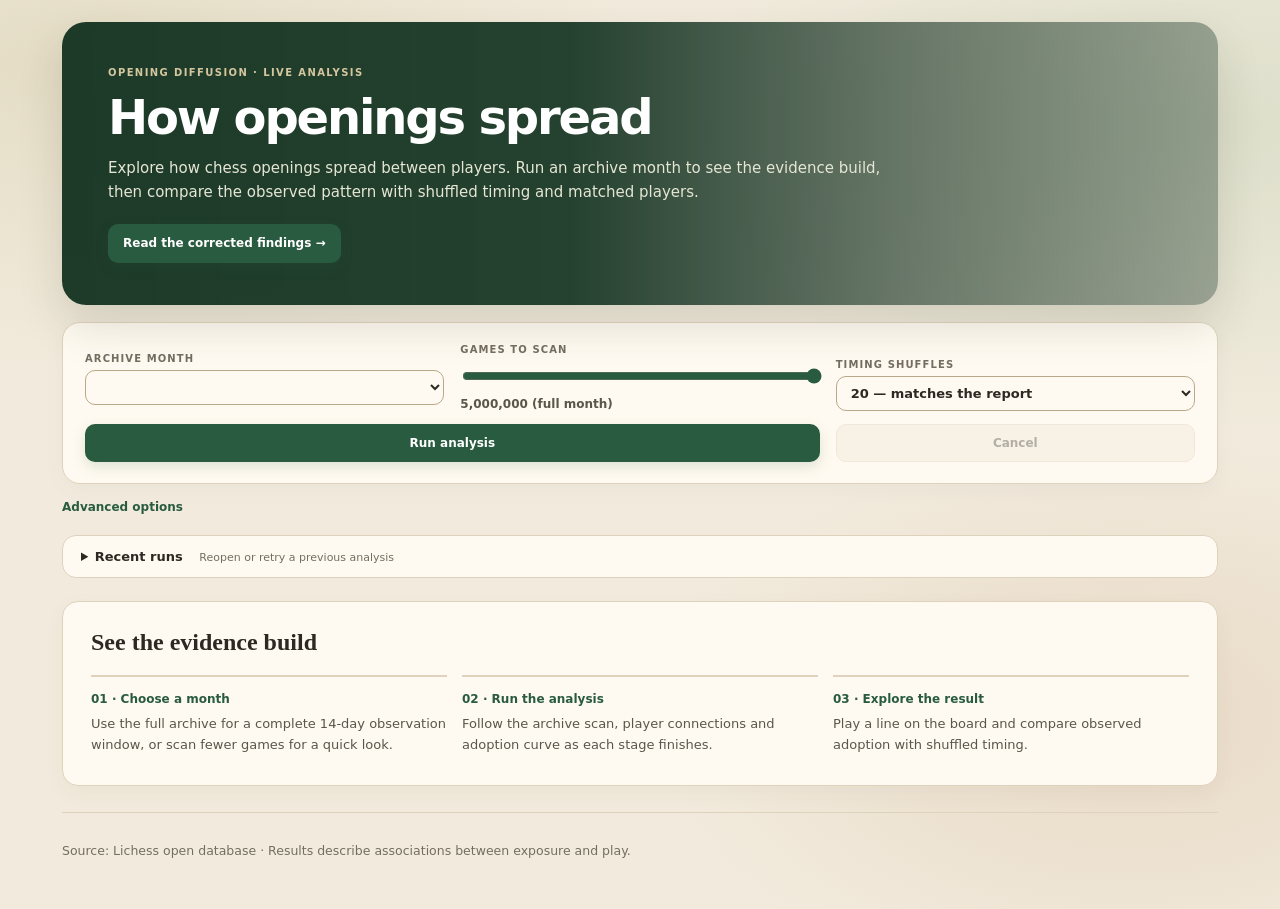
==== server/static/index.html @ 217d4047 "Polish chess findings and simplify live console" ====
﻿<!doctype html>
<html lang="en" data-theme="light">
<head>
<meta charset="utf-8">
<meta name="viewport" content="width=device-width, initial-scale=1">
<title>Opening Lab · Live Analysis</title>
<style>
:root{
  color-scheme: light dark;
  /* Paper and ink. The page is a tournament scoresheet, not a screen: warm
     off-white stock, near-black ink, hairline rules, square corners. */
  --ground:#f2efe8; --surface:#fbf9f4; --surface-2:#ebe5d9;
  --ink:#1c1a17; --ink-2:#55504a; --muted:#8a8279;
  --rule:#ddd6c8; --rule-strong:#bfb5a2;

  /* The two board tones, used as STRUCTURE -- alternating rows, the rail --
     not as a texture laid over things. */
  --sq-light:#efe7dd; --sq-dark:#b08968;
  --row-alt:#f5f1e8;

  /* Chart inks: ink blue, annotation red, violet, gold. Validated against the
     colourblind checks in both themes; do not substitute these by eye. */
  --s-blue:#2f5597; --s-red:#b03028; --s-violet:#6b4a9e; --s-gold:#b0862a;
  --s-null:#9a9287;

  /* Status is reserved and never reused as a chart series. */
  --ok:#3f7050; --warn:#8a6418; --bad:#a8362c;

  /* names the existing rules still use */
  --s-indigo:#2f5597; --s-vermilion:#b03028; --s-jade:#3f7050; --s-ochre:#b0862a;
  --wash-indigo:rgba(47,85,151,.12); --wash-vermilion:rgba(176,48,40,.10);
  --wash-blue:rgba(47,85,151,.12); --wash-red:rgba(176,48,40,.10);

  --shadow:0 1px 2px rgba(28,26,23,.05), 0 6px 20px rgba(28,26,23,.06);
  --display:'Spectral',Georgia,serif;
  --body:'IBM Plex Sans',-apple-system,'Segoe UI',sans-serif;
  --mono:'IBM Plex Mono',ui-monospace,Consolas,monospace;
  --r:3px; --ease:cubic-bezier(.22,.68,.32,1);
}
@media (prefers-color-scheme:dark){ :root:not([data-theme="light"]){
  --ground:#17150f; --surface:#1f1c15; --surface-2:#2a251b;
  --ink:#efe9dc; --ink-2:#b8b0a1; --muted:#847c6f;
  --rule:#342e23; --rule-strong:#4a4133;
  --sq-light:#d9cdbb; --sq-dark:#8a6a4c;
  --row-alt:#221e16;
  --s-blue:#5a8ace; --s-red:#cc5f55; --s-violet:#9a7ec4; --s-gold:#b08c30;
  --s-null:#7d756a;
  --ok:#5f9b72; --warn:#b08c30; --bad:#cc5f55;
  --s-indigo:#5a8ace; --s-vermilion:#cc5f55; --s-jade:#5f9b72; --s-ochre:#b08c30;
  --wash-indigo:rgba(90,138,206,.16); --wash-vermilion:rgba(204,95,85,.14);
  --wash-blue:rgba(90,138,206,.16); --wash-red:rgba(204,95,85,.14);
  --shadow:0 1px 2px rgba(0,0,0,.35), 0 6px 20px rgba(0,0,0,.3);
}}
:root[data-theme="dark"]{
  --ground:#17150f; --surface:#1f1c15; --surface-2:#2a251b;
  --ink:#efe9dc; --ink-2:#b8b0a1; --muted:#847c6f;
  --rule:#342e23; --rule-strong:#4a4133;
  --sq-light:#d9cdbb; --sq-dark:#8a6a4c;
  --row-alt:#221e16;
  --s-blue:#5a8ace; --s-red:#cc5f55; --s-violet:#9a7ec4; --s-gold:#b08c30;
  --s-null:#7d756a;
  --ok:#5f9b72; --warn:#b08c30; --bad:#cc5f55;
  --s-indigo:#5a8ace; --s-vermilion:#cc5f55; --s-jade:#5f9b72; --s-ochre:#b08c30;
  --wash-indigo:rgba(90,138,206,.16); --wash-vermilion:rgba(204,95,85,.14);
  --wash-blue:rgba(90,138,206,.16); --wash-red:rgba(204,95,85,.14);
  --shadow:0 1px 2px rgba(0,0,0,.35), 0 6px 20px rgba(0,0,0,.3);
}
*{box-sizing:border-box}
html,body{margin:0}
body{
  background:var(--ground);color:var(--ink);font-family:var(--body);
  font-size:15px;line-height:1.6;-webkit-font-smoothing:antialiased;
}
.field{position:fixed;inset:0;z-index:-1;pointer-events:none;
  background:
    radial-gradient(58vw 52vw at 12% -8%,var(--glow-a),transparent 68%),
    radial-gradient(50vw 46vw at 104% 42%,var(--glow-b),transparent 66%),
    radial-gradient(44vw 40vw at 38% 112%,var(--glow-c),transparent 66%);}
.wrap{max-width:1140px;margin:0 auto;padding-inline:20px;padding-block:0}

header{padding-block:38px 24px}
.eyebrow{font-family:var(--mono);font-size:11px;letter-spacing:.14em;text-transform:uppercase;
  color:var(--muted);margin:0 0 14px;display:flex;gap:10px;flex-wrap:wrap}
.eyebrow .sep{color:var(--rule-strong)}
h1{font-family:var(--display);font-weight:600;font-size:clamp(28px,4.4vw,44px);
  line-height:1.08;letter-spacing:-.02em;margin:0 0 12px;text-wrap:balance}
.sub{color:var(--ink-2);max-width:68ch;margin:0;font-size:15.5px}
.sub b{color:var(--ink);font-weight:600}

/* ---- control bar ---- */
.controls{
  display:flex;gap:16px;flex-wrap:wrap;align-items:flex-end;
  background:var(--surface);border:1px solid var(--rule);border-radius:0;
  padding:18px 20px;margin-block:24px;box-shadow:var(--shadow);
}
.ctl{display:flex;flex-direction:column;gap:6px;min-width:0}
.ctl label{font-family:var(--mono);font-size:10.5px;letter-spacing:.1em;
  text-transform:uppercase;color:var(--muted)}
select,input[type=range]{font-family:var(--mono);font-size:13px;color:var(--ink);
  background:var(--surface-2);border:1px solid var(--rule-strong);border-radius:0;
  padding:8px 10px;min-width:170px}
input[type=range]{padding:0;height:26px;min-width:190px;accent-color:var(--s-indigo)}
.rangeval{font-family:var(--mono);font-size:12px;color:var(--ink-2);
  font-variant-numeric:tabular-nums}
.grow{flex:1 1 auto}
button{
  font-family:var(--mono);font-size:12.5px;letter-spacing:.07em;text-transform:uppercase;
  border-radius:0;padding:12px 26px;cursor:pointer;border:1px solid transparent;
  background:var(--s-indigo);color:#fff;font-weight:500;
  transition:transform .2s var(--ease),filter .2s var(--ease),opacity .2s;
}
button:hover:not(:disabled){filter:brightness(1.1);transform:translateY(-1px)}
button:disabled{opacity:.45;cursor:not-allowed}
button.ghost{background:transparent;color:var(--ink-2);border-color:var(--rule-strong)}
button:focus-visible{outline:2px solid var(--s-vermilion);outline-offset:3px}

/* ---- stage rail ---- */
.rail{
  display:grid;grid-template-columns:repeat(auto-fit,minmax(168px,1fr));
  gap:0;margin-bottom:22px;border:1px solid var(--rule-strong);
  background:var(--surface);
}
/* A tournament scoresheet: numbered moves, hairline rules, alternating
   squares. The board's two tones carry the banding. */
.sg{
  padding:9px 12px;display:flex;flex-direction:column;gap:3px;
  border-right:1px solid var(--rule);position:relative;overflow:hidden;
  transition:background .3s var(--ease);
}
.sg:nth-child(even){background:var(--row-alt)}
.sg:last-child{border-right:none}
.sg::before{
  content:counter(move) ".";counter-increment:move;
  position:absolute;top:8px;right:10px;
  font-family:var(--mono);font-size:10px;color:var(--muted);
}
.rail{counter-reset:move}
.sg .nm{font-size:12px;font-weight:500;line-height:1.3;padding-right:20px}
.sg .st{font-family:var(--mono);font-size:9.5px;letter-spacing:.09em;
  text-transform:uppercase;color:var(--muted)}
.sg[data-state=running]{background:var(--wash-blue)}
.sg[data-state=running] .st{color:var(--s-blue)}
.sg[data-state=running]::after{
  content:"";position:absolute;left:0;bottom:0;height:2px;width:36%;
  background:var(--s-blue);animation:sweep 1.25s var(--ease) infinite}
@keyframes sweep{0%{transform:translateX(-100%)}100%{transform:translateX(380%)}}
.sg[data-state=done] .st{color:var(--ok)}
.sg[data-state=done] .nm{color:var(--ink)}
.sg[data-state=failed] .st{color:var(--bad)}
.sg[data-state=skipped] .st{color:var(--warn)}
#nullToggleWrap[hidden]{display:none!important}

/* ---- live metrics ---- */
.metrics{display:grid;grid-template-columns:repeat(auto-fit,minmax(150px,1fr));gap:10px;margin-bottom:20px}
.m{background:var(--surface);border:1px solid var(--rule);border-radius:0;padding:14px 16px}
.m dt{font-family:var(--mono);font-size:10px;letter-spacing:.1em;text-transform:uppercase;
  color:var(--muted);margin:0 0 5px}
.m dd{margin:0;font-family:var(--mono);font-size:21px;font-weight:500;
  font-variant-numeric:tabular-nums;letter-spacing:-.02em}
.m dd small{font-size:11.5px;color:var(--ink-2);font-weight:400}

/* ---- panels ---- */
.grid{display:grid;grid-template-columns:1.35fr 1fr;gap:18px;align-items:start}
@media (max-width:900px){.grid{grid-template-columns:1fr}}
.panel{background:var(--surface);border:1px solid var(--rule);border-radius:0;
  box-shadow:var(--shadow);overflow:hidden;margin-bottom:18px}
.panel h2{font-family:var(--body);font-size:13.5px;font-weight:600;margin:0;
  padding:15px 18px 0;letter-spacing:-.005em}
.panel .hint{color:var(--muted);font-size:12.5px;margin:4px 18px 0}
.panel .bd{padding:8px 12px 12px}
svg.chart{display:block;width:100%;height:auto;overflow:visible}
svg.chart text{font-family:var(--mono);fill:var(--ink-2)}
.ax-label{font-size:10px;fill:var(--muted)}
.ax-title{font-size:10px;fill:var(--muted);letter-spacing:.09em;text-transform:uppercase}
.gridline{stroke:var(--rule);stroke-width:1}
.axisline{stroke:var(--rule-strong);stroke-width:1}
.dlabel{font-size:10.5px;font-weight:500;font-variant-numeric:tabular-nums}

/* ---- log ---- */
.logwrap{background:var(--surface);border:1px solid var(--rule);border-radius:0;
  box-shadow:var(--shadow);overflow:hidden}
.log{height:300px;overflow-y:auto;padding:12px 16px;font-family:var(--mono);
  font-size:11.5px;line-height:1.75;margin:0}
.log div{display:flex;gap:10px;padding:1px 0}
.log .ts{color:var(--muted);flex:none;font-variant-numeric:tabular-nums}
.log .msg{color:var(--ink-2);word-break:break-word;min-width:0}
.log .lv-ok .msg{color:var(--s-jade)}
.log .lv-warn .msg{color:var(--s-ochre)}
.log .lv-error .msg{color:var(--s-vermilion)}
.log .lv-hl .msg{color:var(--ink);font-weight:500}

/* ---- verdict ---- */
.verdict{
  border-radius:0;padding:22px 24px;margin-bottom:18px;border:1px solid var(--rule);
  background:var(--surface);box-shadow:var(--shadow);position:relative;overflow:hidden;
  opacity:.5;transition:opacity .5s var(--ease),background .5s var(--ease);
}
.verdict::before{content:"";position:absolute;left:0;top:0;bottom:0;width:3px;background:var(--rule-strong)}
.verdict.on{opacity:1;background:linear-gradient(140deg,var(--wash-vermilion),transparent 62%),var(--surface)}
.verdict.on::before{background:linear-gradient(180deg,var(--s-indigo),var(--s-vermilion))}
.verdict .lb{font-family:var(--mono);font-size:10.5px;letter-spacing:.14em;
  text-transform:uppercase;color:var(--s-vermilion);margin:0 0 9px}
.verdict .cl{font-family:var(--display);font-size:clamp(18px,2.4vw,23px);line-height:1.3;
  margin:0 0 10px;text-wrap:balance}
.verdict .ev{margin:0;font-family:var(--mono);font-size:11.5px;color:var(--ink-2);
  display:flex;gap:16px;flex-wrap:wrap}
.verdict .ev b{color:var(--ink);font-weight:500}

.phead{display:flex;justify-content:space-between;align-items:flex-start;gap:14px;flex-wrap:wrap}
.toggle{display:inline-flex;align-items:center;gap:9px;cursor:pointer;margin:14px 18px 0;
  font-family:var(--mono);font-size:11px;letter-spacing:.06em;text-transform:uppercase;
  color:var(--ink-2);background:var(--surface-2);border:1px solid var(--rule-strong);
  border-radius:999px;padding:6px 13px 6px 9px;user-select:none;
  transition:border-color .3s var(--ease),color .3s var(--ease)}
.toggle:hover{border-color:var(--s-vermilion);color:var(--ink)}
.toggle input{position:absolute;opacity:0;width:0;height:0}
.toggle .sw{width:26px;height:15px;border-radius:999px;background:var(--rule-strong);
  position:relative;flex:none;transition:background .3s var(--ease)}
.toggle .sw::after{content:"";position:absolute;top:2px;left:2px;width:11px;height:11px;
  border-radius:50%;background:var(--surface);transition:transform .3s var(--ease)}
.toggle input:checked + .sw{background:var(--s-vermilion)}
.toggle input:checked + .sw::after{transform:translateX(11px)}
.toggle input:focus-visible + .sw{outline:2px solid var(--s-indigo);outline-offset:3px}

/* ---- chess board + openings ---- */
.boardrow{display:flex;gap:18px;flex-wrap:wrap;align-items:flex-start}
.boardwrap{flex:0 0 232px}
#board{width:232px;height:232px;display:block;border:1px solid var(--ink-2)}
/* The board keeps its own wood palette in both themes — a chessboard that
   inverts in dark mode stops reading as a chessboard. */
#board .sq-l{fill:var(--sq-light)}
#board .sq-d{fill:var(--sq-dark)}
#board .pc{font-size:19px;text-anchor:middle;dominant-baseline:central;
  font-family:"Segoe UI Symbol","Apple Color Emoji",serif}
#board .pc.w{fill:#fffdf9;stroke:#2b2b2b;stroke-width:.6px;paint-order:stroke}
#board .pc.b{fill:#241f1b;stroke:#efe7dd;stroke-width:.5px;paint-order:stroke}
#board .last{fill:var(--s-ochre);opacity:.35}
#board .sq-hit{cursor:pointer}
#board .sel{fill:var(--s-blue);opacity:.38}
#board .coord{font-family:var(--mono);font-size:5.5px;fill:#6b5a44;opacity:.8}
#board .dot{fill:var(--s-indigo);opacity:.55}
#board .cap{fill:none;stroke:var(--s-vermilion);stroke-width:2.2;opacity:.75}
#board .chk{fill:var(--s-vermilion);opacity:.4}

.turnchip{font-family:var(--mono);font-size:11px;letter-spacing:.07em;
  text-transform:uppercase;border:1px solid var(--rule-strong);border-radius:999px;
  padding:6px 13px;margin:14px 18px 0;color:var(--ink-2);background:var(--surface-2);
  transition:border-color .3s var(--ease),color .3s var(--ease)}
.turnchip.w{border-color:var(--s-ochre);color:var(--ink)}
.turnchip.b{border-color:var(--s-indigo);color:var(--ink)}
.turnchip.over{border-color:var(--s-vermilion);color:var(--s-vermilion)}

.liveopen{flex:1 1 250px;min-width:0}
.lo-eco{margin:0;font-size:11px;letter-spacing:.12em;color:var(--s-indigo)}
.lo-name{margin:2px 0 12px;font-family:var(--display);font-size:19px;
  line-height:1.25;text-wrap:balance}
.lo-stats{display:grid;grid-template-columns:repeat(2,minmax(0,1fr));gap:8px;margin:0}
.lo-stats div{background:var(--surface-2);border-radius:0;padding:8px 10px}
.lo-stats dt{font-family:var(--mono);font-size:9.5px;letter-spacing:.09em;
  text-transform:uppercase;color:var(--muted);margin:0 0 3px}
.lo-stats dd{margin:0;font-family:var(--mono);font-size:15px;font-weight:500;
  font-variant-numeric:tabular-nums}
.lo-sub{margin:10px 0 0;font-size:10.5px;color:var(--muted);line-height:1.7}
.openlist-row{display:flex;flex-wrap:wrap;gap:6px;max-height:none;overflow:visible}
.openlist-row li{border:1px solid var(--rule);padding:5px 10px;font-size:11.5px;font-family:var(--mono)}
.boardctl{display:flex;align-items:center;gap:8px;margin-top:10px}
.movetext{font-size:12px;color:var(--ink);flex:1;min-width:0;letter-spacing:.01em;
  overflow:hidden;text-overflow:ellipsis;white-space:nowrap}
button.mini{background:var(--surface-2);color:var(--ink-2);
  border:1px solid var(--rule-strong);border-radius:0;padding:5px 10px;
  font-size:11px;letter-spacing:.04em;text-transform:none}
button.mini:hover{color:var(--ink);border-color:var(--s-indigo)}
.openlist{flex:1 1 230px;list-style:none;margin:0;padding:0;max-height:270px;
  overflow-y:auto;min-width:0}
.openlist li{display:flex;gap:10px;align-items:baseline;padding:6px 9px;
  border-radius:0;cursor:pointer;font-size:12.5px;
  transition:background .2s var(--ease)}
.openlist li:hover{background:var(--surface-2)}
.openlist li.on{background:var(--wash-indigo)}
.openlist .eco{font-family:var(--mono);font-size:10.5px;color:var(--s-indigo);
  flex:none;width:32px}
.openlist .nm{flex:1;min-width:0;overflow:hidden;text-overflow:ellipsis;white-space:nowrap}
.openlist .ct{font-family:var(--mono);font-size:10.5px;color:var(--muted);
  flex:none;font-variant-numeric:tabular-nums}

.ticker{list-style:none;margin:0;padding:0;height:180px;overflow:hidden}
.ticker li{display:flex;gap:9px;align-items:baseline;padding:4px 4px;
  font-family:var(--mono);font-size:11px;border-bottom:1px solid var(--rule);
  animation:slidein .35s var(--ease)}
@keyframes slidein{from{opacity:0;transform:translateY(-6px)}to{opacity:1;transform:none}}
.ticker .eco{color:var(--s-indigo);flex:none}
.ticker .nm{flex:1;min-width:0;overflow:hidden;text-overflow:ellipsis;
  white-space:nowrap;color:var(--ink-2)}
.ticker .el{color:var(--muted);flex:none}

.netlegend{display:flex;gap:12px;flex-wrap:wrap;padding:8px 6px 2px;
  font-family:var(--mono);font-size:10.5px;color:var(--ink-2)}
.netlegend button{background:transparent;border:1px solid var(--rule);color:var(--ink-2);
  border-radius:999px;padding:3px 10px;font-size:10.5px;letter-spacing:.04em;
  text-transform:none;cursor:pointer}
.netlegend button.off{opacity:.35}
.netlegend button i{display:inline-block;width:8px;height:8px;border-radius:50%;
  margin-right:6px;vertical-align:-1px}

.tip{position:fixed;pointer-events:none;z-index:60;opacity:0;transform:translateY(4px);
  transition:opacity .15s var(--ease),transform .15s var(--ease);
  background:var(--surface);border:1px solid var(--rule-strong);border-radius:0;
  padding:9px 12px;font-family:var(--mono);font-size:11px;line-height:1.6;
  box-shadow:var(--shadow);max-width:230px;color:var(--ink)}
.tip.on{opacity:1;transform:translateY(0)}
.tip .t-h{font-weight:500;margin-bottom:4px;letter-spacing:.04em}
.tip .t-r{display:flex;justify-content:space-between;gap:14px;color:var(--ink-2)}
.tip .t-r b{color:var(--ink);font-weight:500;font-variant-numeric:tabular-nums}

.note{font-size:13px;color:var(--muted);margin:14px 0 0}
.note code{font-family:var(--mono);font-size:.92em;background:var(--surface-2);
  padding:2px 6px;border-radius:5px;color:var(--ink-2)}
footer{padding-block:28px 48px;color:var(--muted);font-size:12.5px;
  border-top:1px solid var(--rule);margin-top:26px}
/* Aligned with the findings page: flatter surfaces, deliberate stage rows and
   controls that keep their order when the viewport narrows. */
:root{--shadow:none}
.field{display:none}
header{padding-block:36px 20px}
header .sub{max-width:82ch}
.findings-link{display:inline-block;margin-top:12px;color:var(--s-blue);font-size:13px;text-decoration:none;font-weight:600}
.findings-link:hover{text-decoration:underline}
.controls{display:grid;grid-template-columns:repeat(4,minmax(0,1fr));gap:13px 16px;padding:20px}
.controls .ctl{min-width:0}.controls select,.controls input[type=range]{width:100%;min-width:0}
.controls .grow{display:none}
#run{grid-column:3}#stop{grid-column:4}
.rail{grid-template-columns:repeat(4,minmax(0,1fr))}
.sg{min-height:65px;padding:11px 15px}
.sg:nth-child(4n){border-right:none}
.sg:nth-child(-n+4){border-bottom:1px solid var(--rule)}
.sg .nm{font-size:12.5px}
.metrics{grid-template-columns:repeat(3,minmax(0,1fr))}
.m{padding:15px 18px}
.panel,.controls,.logwrap,.verdict{box-shadow:none}
@media(max-width:760px){
  .controls{grid-template-columns:repeat(2,minmax(0,1fr))}
  #run{grid-column:1}#stop{grid-column:2}
  .rail{grid-template-columns:repeat(2,minmax(0,1fr))}
  .sg:nth-child(4n){border-right:1px solid var(--rule)}
  .sg:nth-child(2n){border-right:none}
  .sg:nth-child(-n+6){border-bottom:1px solid var(--rule)}
  .metrics{grid-template-columns:repeat(2,minmax(0,1fr))}
}
@media(max-width:470px){
  .wrap{padding-inline:15px}
  header{padding-block:28px 16px}
  .controls{grid-template-columns:1fr}
  #run,#stop{grid-column:1}
  .boardwrap{flex-basis:100%}
  #board{max-width:232px}
  .rail{grid-template-columns:1fr 1fr}
}
@media (prefers-reduced-motion:reduce){*{transition:none!important;animation:none!important}}
.history{border:1px solid var(--rule);background:var(--surface);margin:0 0 18px}
.history summary{padding:13px 18px;cursor:pointer;font:600 13px var(--body)}
.history summary span{color:var(--muted);font:11px var(--mono);margin-left:12px}
.history-body{border-top:1px solid var(--rule);padding:14px 18px}
.history-list{display:flex;gap:8px;flex-wrap:wrap}
.history-list button{border:1px solid var(--rule);background:var(--ground);color:var(--ink);
  padding:8px 10px;text-align:left;cursor:pointer;font:12px var(--body)}
.history-list button:hover,.history-list button[aria-current="true"]{border-color:var(--s-blue)}
.history-list small{display:block;color:var(--muted);font:10px var(--mono);margin-top:3px}
.history-actions{display:flex;gap:8px;margin-top:11px;flex-wrap:wrap}
@media(max-width:560px){.history summary span{display:block;margin:4px 0 0}}

/* Shared dashboard styling with the findings page. */
:root{
  color-scheme:light;
  --ground:#f5f7fb;--surface:#fff;--surface-2:#f1f5fc;
  --ink:#17243a;--ink-2:#47566d;--soft:#47566d;--muted:#69778b;
  --rule:#e4e9f1;--rule-strong:#cbd5e2;
  --row-alt:#fff;--s-blue:#2b62e8;--s-red:#df6a56;--s-violet:#7459b8;
  --s-gold:#b67b25;--s-null:#a9b5c7;--ok:#218a76;--warn:#a97018;--bad:#cf4e44;
  --s-indigo:#2b62e8;--s-vermilion:#df6a56;--s-jade:#218a76;--s-ochre:#b67b25;
  --wash-indigo:#eef4ff;--wash-vermilion:#fff2ee;--wash-blue:#eef4ff;--wash-red:#fff2ee;
  --shadow:0 6px 22px rgba(30,55,92,.04);
  --display:Inter,"Segoe UI Variable","Segoe UI",system-ui,sans-serif;
  --body:Inter,"Segoe UI Variable","Segoe UI",system-ui,sans-serif;
  --mono:ui-monospace,SFMono-Regular,Consolas,monospace;
  --r:14px;
}
body{
  font-family:var(--body);color:var(--ink);
  background:
    radial-gradient(ellipse 54% 25% at 5% 4%,rgba(151,196,255,.30),transparent 75%),
    radial-gradient(ellipse 45% 26% at 95% 7%,rgba(255,183,193,.26),transparent 75%),
    radial-gradient(ellipse 50% 35% at 92% 62%,rgba(140,225,214,.16),transparent 78%),
    #f7f9fe;
}
.wrap{max-width:1200px;padding-inline:22px}
header{
  position:relative;overflow:hidden;isolation:isolate;margin-top:22px;padding:45px 46px 42px;
  color:#fff;background:linear-gradient(120deg,#142b50,#123d62);border-radius:24px;
  box-shadow:0 20px 44px rgba(17,40,80,.13)
}
header::before{
  content:"";position:absolute;z-index:-1;width:390px;height:390px;right:-125px;top:-210px;
  border:1px solid rgba(255,255,255,.12);border-radius:50%;
  box-shadow:0 0 0 55px rgba(255,255,255,.025),0 0 0 110px rgba(255,255,255,.017)
}
header .eyebrow{font:750 10px var(--body);letter-spacing:.14em;color:#a8c7fc}
header h1{font:780 clamp(32px,4vw,48px)/1.08 var(--display);letter-spacing:-.045em;color:#fff}
header .sub{color:#d8e5f8;font-size:15px}
.findings-link{
  display:inline-flex;align-items:center;margin-top:20px;padding:10px 15px;
  color:#fff;background:#2b62e8;border-radius:10px;font-size:12px;font-weight:750
}
.findings-link:hover{color:#fff;background:#1d54d8;text-decoration:none}
.controls{margin-block:17px;padding:21px 22px;background:var(--surface);border:1px solid var(--rule);border-radius:18px;box-shadow:var(--shadow)}
.ctl label{font:800 10px var(--body);letter-spacing:.11em;color:var(--muted)}
select,input[type=range]{background:#fff;color:var(--ink);border:1px solid var(--rule-strong);border-radius:10px;font:600 13px var(--body)}
input[type=range]{border:0;accent-color:var(--s-blue)}
.rangeval{font:600 12px var(--body);color:var(--soft)}
button{border-radius:10px;background:var(--s-blue);font:750 12px var(--body);letter-spacing:0;text-transform:none;padding:11px 18px;box-shadow:0 5px 13px rgba(43,98,232,.13)}
button.ghost{background:#f2f5fa;color:var(--ink-2);border-color:var(--rule);box-shadow:none}
button:hover:not(:disabled){filter:none;background:#1b53d8}
button.ghost:hover:not(:disabled){background:#e8edf5}
.toggle{background:#f6f8fc;border-color:var(--rule);color:var(--ink-2);font-family:var(--body);font-weight:650;letter-spacing:0;text-transform:none}
.toggle input:checked + .sw{background:var(--s-blue)}
.rail{gap:8px;border:0;background:none}
.sg,.sg:nth-child(even){min-height:69px;background:#fff;border:1px solid var(--rule)!important;border-radius:13px;box-shadow:0 3px 12px rgba(30,55,92,.025)}
.sg[data-state=running]{background:var(--wash-blue)}
.sg .nm{font-size:12px;font-weight:680}
.sg .st{letter-spacing:.04em}
.metrics{gap:9px}
.m{background:#fff;border:1px solid var(--rule);border-radius:14px;padding:16px 18px}
.m dt{font:800 10px var(--body);letter-spacing:.1em}
.m dd{font:780 23px var(--body);letter-spacing:-.035em}
.panel,.logwrap{border:1px solid var(--rule);border-radius:18px;background:#fff;box-shadow:var(--shadow)}
.panel h2{font:750 17px var(--body);letter-spacing:-.025em;padding:20px 22px 0}
.panel .hint{font-size:12px;margin:5px 22px 0;color:var(--muted)}
.panel .bd{padding:12px 18px 18px}
svg.chart text{font-family:var(--body)}
.log{font-size:11px}
.verdict{border-radius:17px;background:#fff;padding:22px 26px;opacity:1}
.verdict::before{width:5px;background:var(--s-blue)}
.verdict.on{background:linear-gradient(125deg,#f1f6ff,#fff 68%)}
.verdict .lb{font:800 10px var(--body);letter-spacing:.12em;color:var(--s-blue)}
.verdict .cl{font:760 clamp(19px,2.4vw,25px)/1.3 var(--body);letter-spacing:-.025em}
.verdict .ev{font-family:var(--body)}
.turnchip,.toggle{margin-top:17px}
.lo-name{font-family:var(--body);font-weight:750}
.lo-stats div{border-radius:10px}
button.mini{background:#f1f5fc;color:var(--ink-2);border:1px solid var(--rule);border-radius:9px;font:650 11px var(--body);box-shadow:none}
button.mini:hover{background:#e7efff}
.openlist-row li{border-radius:8px}
.tip{border-radius:12px}
.history{background:#fff;border:1px solid var(--rule);border-radius:14px;overflow:hidden}
.history summary{font-weight:750}
.history summary span{font-family:var(--body);font-weight:450;letter-spacing:0}
.history-list button{background:#f8faff;border-radius:10px;box-shadow:none}
.note{color:var(--muted)}
footer{border-color:var(--rule)}
@media(max-width:760px){
  header{padding:34px 28px;border-radius:19px}
  .controls{gap:14px}
}
@media(max-width:470px){
  .wrap{padding-inline:14px}
  header{margin-top:14px;padding:30px 24px}
  header .sub{font-size:14px}
  .controls{padding:16px}
  .panel h2{font-size:16px}
  .panel .bd{padding-inline:10px}
  .m{padding:14px}
  .m dd{font-size:21px}
}

svg.chart:empty{height:0}
#netCanvas:not(.ready){display:none!important}
.ticker:empty{height:0}
.logwrap:has(.log:empty){display:none}

/* Match the findings page's chess-club colours. */
:root{
  --ground:#f3ecdf;--surface:#fffaf1;--surface-2:#eee8da;
  --ink:#2b2922;--ink-2:#59564b;--soft:#59564b;--muted:#736e60;
  --rule:#dfd2bd;--rule-strong:#b9a88a;--row-alt:#fffaf1;
  --sq-light:#eee3cf;--sq-dark:#9d7853;
  --s-blue:#285b3f;--s-red:#a46038;--s-violet:#735b65;--s-gold:#a77b3c;
  --s-null:#a29985;--ok:#386b4b;--warn:#92662f;--bad:#a14b39;
  --s-indigo:#285b3f;--s-vermilion:#a46038;--s-jade:#386b4b;--s-ochre:#a77b3c;
  --wash-indigo:#e9eee3;--wash-vermilion:#f2e8dd;--wash-blue:#e9eee3;--wash-red:#f2e8dd;
}
body{
  background:
    radial-gradient(ellipse 60% 45% at 5% 7%,rgba(203,195,153,.36),transparent 75%),
    radial-gradient(ellipse 55% 45% at 95% 14%,rgba(154,185,145,.25),transparent 75%),
    radial-gradient(ellipse 50% 42% at 88% 79%,rgba(191,145,104,.20),transparent 75%),
    #f2ebdd;
}
header{background:linear-gradient(120deg,#213b2b,#435139);box-shadow:0 20px 44px rgba(57,52,34,.15)}
header .eyebrow{color:#d4c69e}
header .sub{color:#e5e6d5}
.findings-link,button{background:var(--s-blue);box-shadow:0 5px 13px rgba(40,91,63,.15)}
.findings-link:hover,button:hover:not(:disabled){background:#1d4931}
button.ghost,button.mini{background:#eee8da}
.ctl label{color:var(--muted)}
select{background:#fffaf1}
.panel,.controls,.logwrap,.verdict,.history,.m,.sg,.sg:nth-child(even){background:var(--surface)}
.verdict.on{background:linear-gradient(125deg,#edf1e7,#fffaf1 68%)}

/* Keep the setup view focused on controls; reveal live data when a run is opened. */
body:not(.has-run) .rail,
body:not(.has-run) .metrics,
body:not(.has-run) .verdict,
body:not(.has-run) .grid { display: none; }
body.has-run .start-guide { display: none; }
header::before { display: none; }
header {
  background:
    linear-gradient(90deg, rgba(25,55,37,.98) 0%, rgba(26,56,38,.95) 44%, rgba(24,51,36,.63) 72%, rgba(24,51,36,.38) 100%),
    url("/assets/chess-diffusion-walnut.png") 65% center / cover no-repeat;
}
.start-guide {
  margin: 23px 0 12px;
  padding: 26px 28px 29px;
  background: var(--surface);
  border: 1px solid var(--rule);
  border-radius: 16px;
  box-shadow: 0 7px 22px rgba(71,62,40,.045);
}
.start-guide h2 { font-family: Georgia,serif; font-size: 24px; line-height: 1.2; margin: 0 0 18px; }
.start-steps { display: grid; grid-template-columns: repeat(3,minmax(0,1fr)); gap: 15px; }
.start-steps div { border-top: 2px solid var(--rule); padding-top: 13px; }
.start-steps b { display: block; color: var(--s-blue); font-size: 12px; margin-bottom: 5px; }
.start-steps p { margin: 0; color: var(--ink-2); font-size: 13px; }
.run-message { margin: 12px 0 0; padding: 13px 16px; color: var(--bad); background: #f8ebe4; border: 1px solid #e7c7b8; border-radius: 9px; font-size: 13px; }
@media(max-width:650px){
  .start-guide { padding: 22px; }
  .start-steps { grid-template-columns: 1fr; }
}
.controls { grid-template-columns: repeat(3,minmax(0,1fr)); }
#run { grid-column: 1 / 3; }
#stop { grid-column: 3; }
.advanced-options { margin: -3px 0 18px; color: var(--ink-2); font-size: 12px; }
.advanced-options summary { display: inline-block; cursor: pointer; color: var(--s-blue); font-weight: 700; }
.advanced-options[open] { padding: 11px 14px 13px; background: var(--surface); border: 1px solid var(--rule); border-radius: 9px; }
.advanced-options .toggle { display: flex; width: fit-content; margin-top: 10px; }
@media(max-width:760px) { .controls { grid-template-columns: repeat(2,minmax(0,1fr)); } #run { grid-column: 1; } #stop { grid-column: 2; } }
@media(max-width:470px) { .controls { grid-template-columns: 1fr; } #run,#stop { grid-column: 1; } }
</style>
</head>
<body>
<div class="field" aria-hidden="true"></div>
<div class="wrap">

<header>
  <p class="eyebrow">Opening diffusion · Live analysis</p>
  <h1>How openings spread</h1>
  <p class="sub">
    Explore how chess openings spread between players. Run an archive month to see the
    evidence build, then compare the observed pattern with shuffled timing and matched players.
  </p>
  <a class="findings-link" href="/findings">Read the corrected findings →</a>
</header>

<div class="controls">
  <div class="ctl">
    <label for="month">Archive month</label>
    <select id="month"></select>
    <span class="rangeval" id="monthMeta"></span>
  </div>
  <div class="ctl">
    <label for="cap">Games to scan</label>
    <input type="range" id="cap" min="100000" max="5000000" step="100000" value="5000000">
    <span class="rangeval" id="capVal">5,000,000 (full month)</span>
  </div>
  <div class="ctl">
    <label for="reps">Timing shuffles</label>
    <select id="reps">
      <option value="1">1 — quick look only</option>
      <option value="2">2</option>
      <option value="3">3 — quicker check</option>
      <option value="5">5</option>
      <option value="10">10</option>
      <option value="20" selected>20 — matches the report</option>
    </select>
  </div>

  <button id="run">Run analysis</button>
  <button id="stop" class="ghost" disabled>Cancel</button>
</div>
<details class="advanced-options">
  <summary>Advanced options</summary>
  <label class="toggle" for="refresh">
    <input type="checkbox" id="refresh">
    <span class="sw" aria-hidden="true"></span><span>Force re-download the archive</span>
  </label>
</details>

<details class="history">
  <summary>Recent runs <span>Reopen or retry a previous analysis</span></summary>
  <div class="history-body">
    <div id="runHistory" aria-live="polite">Loading run history…</div>
    <div class="history-actions">
      <button class="mini" id="refreshHistory" type="button">Refresh list</button>
    </div>
  </div>
</details>
<p class="run-message" id="runMessage" role="alert" hidden></p>
<section class="start-guide" aria-label="How the analysis works">
  <h2>See the evidence build</h2>
  <div class="start-steps">
    <div><b>01 · Choose a month</b><p>Use the full archive for a complete 14-day observation window, or scan fewer games for a quick look.</p></div>
    <div><b>02 · Run the analysis</b><p>Follow the archive scan, player connections and adoption curve as each stage finishes.</p></div>
    <div><b>03 · Explore the result</b><p>Play a line on the board and compare observed adoption with shuffled timing.</p></div>
  </div>
</section>
<div class="rail" id="rail"></div>

<dl class="metrics">
  <div class="m"><dt>Scanned</dt><dd id="mScan">—</dd></div>
  <div class="m"><dt>Kept in band</dt><dd id="mKept">—</dd></div>
  <div class="m"><dt>Games/sec</dt><dd id="mRate">—</dd></div>
  <div class="m"><dt>Players</dt><dd id="mPlayers">—</dd></div>
  <div class="m"><dt>Trials</dt><dd id="mTrials">—</dd></div>
  <div class="m"><dt>Positive trials</dt><dd id="mAdopt">—</dd></div>
</dl>

<div class="verdict" id="verdict">
  <p class="lb">Verdict</p>
  <p class="cl" id="vClaim">Choose a month and press “Run analysis”.</p>
  <p class="ev" id="vEvidence"></p>
</div>

<div class="grid">
  <div>
    <div class="panel">
      <div class="phead">
        <div><h2>Adoption-probability curve</h2>
          <p class="hint" id="curveHint">Waiting for the curve stage…</p></div>
        <label class="toggle" for="nullToggle" id="nullToggleWrap" hidden>
          <input type="checkbox" id="nullToggle" checked>
          <span class="sw" aria-hidden="true"></span><span>Null</span>
        </label>
      </div>
      <div class="bd"><svg class="chart" id="cCurve" viewBox="0 0 700 330" role="img"
        aria-label="Live adoption probability curve"></svg></div>
    </div>

    <div class="panel" id="openPanel">
      <div class="phead">
        <div><h2>Play it out — the board is live</h2>
          <p class="hint" id="openHint">Two players alternate moves. Every move is matched
            against the archive and the numbers below update.</p></div>
        <span class="turnchip" id="turnChip">White to move</span>
      </div>
      <div class="bd boardrow">
        <div class="boardwrap">
          <svg id="board" viewBox="0 0 200 200" role="img"
               aria-label="Interactive chess board"></svg>
          <div class="boardctl">
            <button class="mini" id="bUndo">Undo</button>
            <button class="mini" id="bReset">Reset</button>
            <button class="mini" id="bPlay">Replay line</button>
          </div>
          <p class="movetext mono" id="moveText">Start position — White to move.</p>
        </div>

        <div class="liveopen" id="liveOpen">
          <p class="lo-eco mono" id="loEco">—</p>
          <p class="lo-name" id="loName">Make a move to identify the opening.</p>
          <dl class="lo-stats" id="loStats"></dl>
          <p class="lo-sub mono" id="loVars"></p>
        </div>
      </div>
      <div class="bd" style="padding-top:0">
        <p class="hint" style="margin:0 6px 6px">Or load a line from the archive:</p>
        <ol class="openlist openlist-row" id="openList"></ol>
      </div>
    </div>

    <div class="panel">
      <h2>Player connections</h2>
      <p class="hint" id="netHint">Appears when player connections are ready. Hover a
        player to explore their network.</p>
      <div class="bd" style="position:relative">
        <canvas id="netCanvas" style="width:100%;height:340px;display:block;
          border-radius:0"></canvas>
        <div class="netlegend" id="netLegend"></div>
      </div>
    </div>

    <div class="panel">
      <h2>Excess over the null</h2>
      <p class="hint" id="excessHint">A rising pattern would support reinforcement from distinct opponents.</p>
      <div class="bd"><svg class="chart" id="cExcess" viewBox="0 0 700 250" role="img"
        aria-label="Live excess over null"></svg></div>
    </div>

    <div class="panel">
      <h2>Decisive test — hold k fixed, vary d</h2>
      <p class="hint" id="heldHint">Each line fixes the total exposure count.</p>
      <div class="bd"><svg class="chart" id="cHeld" viewBox="0 0 700 260" role="img"
        aria-label="Adoption by distinct exposers at fixed exposure counts"></svg></div>
    </div>
  </div>
  <div>
    <div class="panel">
      <h2>Throughput</h2>
      <p class="hint" id="spkHint">Games scanned per second, live.</p>
      <div class="bd"><svg class="chart" id="cSpark" viewBox="0 0 340 90" role="img"
        aria-label="Live scan throughput"></svg></div>
    </div>

    <div class="panel">
      <h2>Games streaming past</h2>
      <p class="hint">Real games from the archive, as they are parsed.</p>
      <div class="bd"><ul class="ticker" id="ticker"></ul></div>
    </div>
    <div class="logwrap"><div class="log" id="log" role="log" aria-live="polite"></div></div>
    <p class="note">
      A capped scan covers only the start of the month, so the adoption window is reduced
      automatically to fit the observed span — otherwise every trial is censored. Uncap to
      <code>5,000,000</code> for the full-month run.
    </p>
  </div>
</div>
<div class="tip" id="tip" role="status" aria-live="polite"></div>

<footer>
  Source: Lichess open database · Results describe associations between exposure and play.
</footer>
</div>

<script>
(function(){
"use strict";
var NS="http://www.w3.org/2000/svg";
var es=null, runId=null, started=0, streamWarned=false;
var $=function(id){return document.getElementById(id);};
var fmt=function(n){return (n==null?"—":Number(n).toLocaleString("en-US"));};
var pct=function(x,d){return (x*100).toFixed(d==null?1:d)+"%";};

/* A script error used to fail silently and just leave the UI inert. During a
   live demo that is the worst possible failure mode -- surface it in the log. */
addEventListener("error",function(){
  try{ logLine(null,"Something went wrong while displaying this run. Refresh the page to reopen it.","error"); }catch(_){}
});

/* ---------- controls ---------- */
var capEl=$("cap"), capVal=$("capVal");
capEl.addEventListener("input",function(){
  capVal.textContent=Number(capEl.value).toLocaleString("en-US")+
    (capEl.value>=capEl.max?" (full month)":"");
});


fetch("/api/months").then(function(r){return r.json();}).then(function(d){
  var sel=$("month");
  d.months.forEach(function(m,i){
    var o=document.createElement("option");
    o.value=m.id; o.textContent=m.label;
    if(m.id==="2016-01") o.selected=true;
    sel.appendChild(o);
  });
  function updateMonthMeta(){
    var m=d.months.find(function(x){return x.id===sel.value;});
    $("monthMeta").textContent=m?m.mb+" MB · "+m.games+" games":"";
  }
  sel.addEventListener("change",updateMonthMeta);
  updateMonthMeta();
  buildRail(d.stages);
  refreshHistory(true);
}).catch(function(){ $("runHistory").textContent="Could not load server options."; });

function buildRail(stages){
  var rail=$("rail"); rail.textContent="";
  stages.forEach(function(s){
    var d=document.createElement("div");
    d.className="sg"; d.dataset.state="pending"; d.dataset.key=s.key;
    d.innerHTML="<span class='nm'></span><span class='st'>pending</span>";
    d.querySelector(".nm").textContent=s.label;
    rail.appendChild(d);
  });
}

/* ---------- log ---------- */
function logLine(t,msg,level){
  var log=$("log");
  var row=document.createElement("div");
  row.className="lv-"+(level||"info");
  var a=document.createElement("span"); a.className="ts";
  a.textContent=(t==null?"":(t.toFixed(1)+"s").padStart(7," "));
  var b=document.createElement("span"); b.className="msg"; b.textContent=msg;
  row.appendChild(a); row.appendChild(b); log.appendChild(row);
  log.scrollTop=log.scrollHeight;
}

/* ---------- svg utils ---------- */
function el(t,a){var e=document.createElementNS(NS,t);for(var k in a)e.setAttribute(k,a[k]);return e;}
function spline(pts,t){
  if(pts.length<2) return pts.length?("M"+pts[0][0]+" "+pts[0][1]):"";
  t=(t==null?0.72:t);
  var d="M"+pts[0][0].toFixed(2)+" "+pts[0][1].toFixed(2);
  for(var i=0;i<pts.length-1;i++){
    var p0=pts[i-1]||pts[i],p1=pts[i],p2=pts[i+1],p3=pts[i+2]||p2;
    d+=" C"+(p1[0]+(p2[0]-p0[0])/6*t).toFixed(2)+" "+(p1[1]+(p2[1]-p0[1])/6*t).toFixed(2)
      +","+(p2[0]-(p3[0]-p1[0])/6*t).toFixed(2)+" "+(p2[1]-(p3[1]-p1[1])/6*t).toFixed(2)
      +","+p2[0].toFixed(2)+" "+p2[1].toFixed(2);
  }
  return d;
}
function frame(svg,o){
  for(var i=0;i<=o.yTicks;i++){
    var v=o.y0+(o.y1-o.y0)*i/o.yTicks;
    var y=o.b-(v-o.y0)/(o.y1-o.y0)*(o.b-o.t);
    svg.appendChild(el("line",{x1:o.l,x2:o.r,y1:y,y2:y,class:"gridline"}));
    var tx=el("text",{x:o.l-9,y:y+3.5,"text-anchor":"end",class:"ax-label"});
    tx.textContent=o.yFmt(v); svg.appendChild(tx);
  }
  svg.appendChild(el("line",{x1:o.l,x2:o.r,y1:o.b,y2:o.b,class:"axisline"}));
}
function drawIn(path,ms){
  try{var L=path.getTotalLength();
    path.setAttribute("stroke-dasharray",L);
    path.setAttribute("stroke-dashoffset",L);
    path.animate([{strokeDashoffset:L},{strokeDashoffset:0}],
      {duration:ms||1100,easing:"cubic-bezier(.22,.68,.32,1)",fill:"forwards"});
  }catch(e){}
  return path;
}

/* ---------- curve chart ---------- */
var CURVE={rows:[],nullRows:[],held:[],showNull:true};
function drawCurve(){
  var svg=$("cCurve"); svg.textContent="";
  var rows=CURVE.rows; if(!rows.length) return;
  var L=52,R=668,T=20,B=262;
  var lo=Math.min.apply(null,rows.map(function(r){return r.lo;}).concat(
        CURVE.nullRows.map(function(r){return r.rate_null;})));
  var hi=Math.max.apply(null,rows.map(function(r){return r.hi;}).concat(
        CURVE.nullRows.map(function(r){return r.rate_null;})));
  var pad=(hi-lo)*0.18||0.01, y0=Math.max(0,lo-pad), y1=hi+pad;
  var dmax=Math.max.apply(null,rows.map(function(r){return r.d;}));
  var X=function(d){return L+(dmax<=1?0.5:(d-1)/(dmax-1))*(R-L);};
  var Y=function(v){return B-(v-y0)/(y1-y0)*(B-T);};
  frame(svg,{l:L,r:R,t:T,b:B,y0:y0,y1:y1,yTicks:4,yFmt:function(v){return pct(v,1);}});

  var hiP=rows.map(function(r){return [X(r.d),Y(r.hi)];});
  var loP=rows.map(function(r){return [X(r.d),Y(r.lo)];}).reverse();
  svg.appendChild(el("path",{d:spline(hiP)+" L"+loP[0][0].toFixed(2)+" "+loP[0][1].toFixed(2)+
    spline(loP).replace(/^M[^C]*/," ")+" Z",fill:"var(--wash-indigo)",stroke:"none"}));

  if(CURVE.nullRows.length && CURVE.showNull!==false){
    var np=CURVE.nullRows.map(function(r){return [X(r.d),Y(r.rate_null)];});
    svg.appendChild(drawIn(el("path",{d:spline(np),fill:"none",stroke:"var(--s-null)",
      "stroke-width":2,"stroke-dasharray":"7 5","stroke-linecap":"round"}),1200));
    CURVE.nullRows.forEach(function(r){
      svg.appendChild(el("circle",{cx:X(r.d),cy:Y(r.rate_null),r:3.6,fill:"var(--surface)",
        stroke:"var(--s-null)","stroke-width":2}));
    });
  }
  var rp=rows.map(function(r){return [X(r.d),Y(r.rate)];});
  svg.appendChild(drawIn(el("path",{d:spline(rp),fill:"none",stroke:"var(--s-indigo)",
    "stroke-width":2.6,"stroke-linejoin":"round","stroke-linecap":"round"}),900));
  rows.forEach(function(r,i){
    svg.appendChild(el("circle",{cx:X(r.d),cy:Y(r.rate),r:4.6,fill:"var(--s-indigo)",
      stroke:"var(--surface)","stroke-width":2}));
    var t=el("text",{x:X(r.d),y:B+19,"text-anchor":"middle",class:"ax-label"});
    t.textContent=r.d; svg.appendChild(t);
    var nr=CURVE.nullRows[i];
    hotspot(svg,X(r.d),Y(r.rate),16,
      "<div class='t-h'>d = "+r.d+"</div>"+
      "<div class='t-r'><span>observed</span><b>"+pct(r.rate,2)+"</b></div>"+
      ((nr&&CURVE.showNull!==false)?
        "<div class='t-r'><span>null</span><b>"+pct(nr.rate_null,2)+"</b></div>"+
        "<div class='t-r'><span>lift</span><b>"+(nr.lift_over_null!=null?
          nr.lift_over_null.toFixed(3):"—")+"</b></div>":"")+
      "<div class='t-r'><span>n</span><b>"+fmt(r.n)+"</b></div>");
  });
  var xt=el("text",{x:(L+R)/2,y:B+44,"text-anchor":"middle",class:"ax-title"});
  xt.textContent="d — distinct exposers"; svg.appendChild(xt);
  var mid=(T+B)/2;
  var yt=el("text",{x:13,y:mid,"text-anchor":"middle",class:"ax-title",
    transform:"rotate(-90 13 "+mid+")"});
  yt.textContent="P(adopt)"; svg.appendChild(yt);

  if(CURVE.nullRows.length){
    var lg=el("g",{});
    [["Observed","var(--s-indigo)",0],["Shuffled null","var(--s-null)",128]].forEach(function(s){
      lg.appendChild(el("rect",{x:L+s[2],y:T-8,width:15,height:3,fill:s[1],rx:2}));
      var t=el("text",{x:L+s[2]+21,y:T-4,class:"ax-label"}); t.textContent=s[0];
      lg.appendChild(t);
    });
    svg.appendChild(lg);
  }
}

function drawExcess(rows){
  var svg=$("cExcess"); svg.textContent="";
  if(!rows.length) return;
  var vals=rows.map(function(r){return r.lift_over_null;}).filter(function(v){return v!=null;});
  if(!vals.length) return;
  var L=56,R=668,T=20,B=190;
  var y0=Math.min(0.97,Math.min.apply(null,vals)-0.03);
  var y1=Math.max(1.03,Math.max.apply(null,vals)+0.03);
  var dmax=Math.max.apply(null,rows.map(function(r){return r.d;}));
  var X=function(d){return L+(dmax<=1?0.5:(d-1)/(dmax-1))*(R-L);};
  var Y=function(v){return B-(v-y0)/(y1-y0)*(B-T);};
  frame(svg,{l:L,r:R,t:T,b:B,y0:y0,y1:y1,yTicks:4,yFmt:function(v){return v.toFixed(2)+"×";}});
  var yl=Y(1);
  svg.appendChild(el("line",{x1:L,x2:R,y1:yl,y2:yl,stroke:"var(--s-null)",
    "stroke-width":1.5,"stroke-dasharray":"5 4"}));
  var nl=el("text",{x:R,y:yl-7,"text-anchor":"end",class:"dlabel",fill:"var(--muted)"});
  nl.textContent="no effect"; svg.appendChild(nl);

  var pts=rows.filter(function(r){return r.lift_over_null!=null;})
              .map(function(r){return [X(r.d),Y(r.lift_over_null)];});
  svg.appendChild(el("path",{d:spline(pts)+" L"+pts[pts.length-1][0].toFixed(2)+" "+yl.toFixed(2)+
    " L"+pts[0][0].toFixed(2)+" "+yl.toFixed(2)+" Z",fill:"var(--wash-vermilion)",stroke:"none"}));
  svg.appendChild(drawIn(el("path",{d:spline(pts),fill:"none",stroke:"var(--s-vermilion)",
    "stroke-width":2.6,"stroke-linecap":"round","stroke-linejoin":"round"}),1000));
  rows.forEach(function(r){
    if(r.lift_over_null==null) return;
    svg.appendChild(el("circle",{cx:X(r.d),cy:Y(r.lift_over_null),r:4.6,
      fill:"var(--s-vermilion)",stroke:"var(--surface)","stroke-width":2}));
    var t=el("text",{x:X(r.d),y:B+19,"text-anchor":"middle",class:"ax-label"});
    t.textContent=r.d; svg.appendChild(t);
    hotspot(svg,X(r.d),Y(r.lift_over_null),16,
      "<div class='t-h'>d = "+r.d+"</div>"+
      "<div class='t-r'><span>lift over null</span><b>"+r.lift_over_null.toFixed(3)+"×</b></div>"+
      (r.z!=null?"<div class='t-r'><span>z</span><b>"+Number(r.z).toFixed(1)+"</b></div>":""));
  });
  var xt=el("text",{x:(L+R)/2,y:B+44,"text-anchor":"middle",class:"ax-title"});
  xt.textContent="d — distinct exposers"; svg.appendChild(xt);
}

/* ---------- tooltip ---------- */
var tip=$("tip");
function showTip(ev,html){
  tip.innerHTML=html; tip.classList.add("on");
  var r=tip.getBoundingClientRect();
  var x=ev.clientX+15, y=ev.clientY-r.height-12;
  if(x+r.width>innerWidth-10) x=ev.clientX-r.width-15;
  if(y<8) y=ev.clientY+18;
  tip.style.left=x+"px"; tip.style.top=y+"px";
}
function hideTip(){tip.classList.remove("on");}
function hotspot(parent,x,y,r,html){
  var h=el("circle",{cx:x,cy:y,r:r,fill:"transparent","pointer-events":"all"});
  h.addEventListener("mousemove",function(e){showTip(e,html);});
  h.addEventListener("mouseleave",hideTip);
  parent.appendChild(h);
}
addEventListener("scroll",hideTip,{passive:true});

/* ---------- throughput sparkline ---------- */
var SPARK=[];
function drawSpark(){
  var svg=$("cSpark"); svg.textContent="";
  if(SPARK.length<2) return;
  var L=8,R=332,T=10,B=76;
  var mx=Math.max.apply(null,SPARK)||1;
  var X=function(i){return L+i/(SPARK.length-1)*(R-L);};
  var Y=function(v){return B-(v/mx)*(B-T);};
  var pts=SPARK.map(function(v,i){return [X(i),Y(v)];});
  svg.appendChild(el("path",{d:spline(pts,0.5)+" L"+R+" "+B+" L"+L+" "+B+" Z",
    fill:"var(--wash-indigo)",stroke:"none"}));
  svg.appendChild(el("path",{d:spline(pts,0.5),fill:"none",stroke:"var(--s-indigo)",
    "stroke-width":2,"stroke-linecap":"round","stroke-linejoin":"round"}));
  var last=pts[pts.length-1];
  svg.appendChild(el("circle",{cx:last[0],cy:last[1],r:3.5,fill:"var(--s-indigo)"}));
  var t=el("text",{x:L,y:T-1,class:"dlabel",fill:"var(--muted)"});
  t.textContent="peak "+fmt(Math.round(mx))+"/s"; svg.appendChild(t);
}

/* ---------- interactive chess board ---------- */
var GLYPH={K:"♔",Q:"♕",R:"♖",B:"♗",N:"♘",P:"♙",
           k:"♚",q:"♛",r:"♜",b:"♝",n:"♞",p:"♟"};
var SQ=25, FILES="abcdefgh";
var GAME={sans:[],fen:null,legal:{},turn:"white",sel:null,prevFen:null,
          openings:[],lineSans:[],busy:false,timer:0};

function sqName(f,r){ return FILES[f]+(8-r); }
function expandRow(rowStr){
  var out=[];
  for(var i=0;i<rowStr.length;i++){
    var c=rowStr[i];
    if(c>="1"&&c<="8"){ for(var j=0;j<+c;j++) out.push(null); }
    else out.push(c);
  }
  return out;
}
function fenGrid(fen){
  return fen ? fen.split(" ")[0].split("/").map(expandRow) : null;
}

function drawBoard(){
  var svg=$("board"); svg.textContent="";
  var grid=fenGrid(GAME.fen), prev=fenGrid(GAME.prevFen);

  for(var r=0;r<8;r++) for(var f=0;f<8;f++){
    svg.appendChild(el("rect",{x:f*SQ,y:r*SQ,width:SQ,height:SQ,
      class:(r+f)%2===0?"sq-l":"sq-d"}));
  }
  if(!grid) return;

  // squares that changed since the previous position = the move just played
  if(prev){
    for(var r2=0;r2<8;r2++) for(var f2=0;f2<8;f2++){
      if(grid[r2][f2]!==prev[r2][f2])
        svg.appendChild(el("rect",{x:f2*SQ,y:r2*SQ,width:SQ,height:SQ,class:"last"}));
    }
  }
  if(GAME.sel){
    var sf=FILES.indexOf(GAME.sel[0]), sr=8-(+GAME.sel[1]);
    svg.appendChild(el("rect",{x:sf*SQ,y:sr*SQ,width:SQ,height:SQ,class:"sel"}));
  }

  for(var r3=0;r3<8;r3++){
    for(var f3=0;f3<8;f3++){
      var p=grid[r3][f3]; if(!p) continue;
      var t=el("text",{x:f3*SQ+SQ/2,y:r3*SQ+SQ/2+0.5,
        class:"pc "+(p===p.toUpperCase()?"w":"b")});
      t.textContent=GLYPH[p]||""; svg.appendChild(t);
    }
  }

  // legal destinations for the selected piece
  if(GAME.sel && GAME.legal[GAME.sel]){
    GAME.legal[GAME.sel].forEach(function(dest){
      var df=FILES.indexOf(dest[0]), dr=8-(+dest[1]);
      if(grid[dr][df])
        svg.appendChild(el("circle",{cx:df*SQ+SQ/2,cy:dr*SQ+SQ/2,r:SQ*0.42,class:"cap"}));
      else
        svg.appendChild(el("circle",{cx:df*SQ+SQ/2,cy:dr*SQ+SQ/2,r:3.4,class:"dot"}));
    });
  }

  // Rank and file coordinates, as a real board carries them -- and useful
  // when you are calling a move out loud to a room.
  for(var f5=0;f5<8;f5++){
    var fl=el("text",{x:f5*SQ+SQ-3,y:8*SQ-2.5,"text-anchor":"end",class:"coord"});
    fl.textContent=FILES[f5]; svg.appendChild(fl);
  }
  for(var r5=0;r5<8;r5++){
    var rk=el("text",{x:2,y:r5*SQ+7,class:"coord"});
    rk.textContent=8-r5; svg.appendChild(rk);
  }

  // transparent click targets, drawn last so they sit on top
  for(var r4=0;r4<8;r4++) for(var f4=0;f4<8;f4++){
    var hit=el("rect",{x:f4*SQ,y:r4*SQ,width:SQ,height:SQ,
      fill:"transparent",class:"sq-hit"});
    (function(nm){ hit.addEventListener("click",function(){onSquare(nm);}); })(sqName(f4,r4));
    svg.appendChild(hit);
  }
}

/* Chess literature writes the piece, not its initial: 1.e4 c5 2.♘f3.
   One symbol serves both sides -- the move number says whose it is -- and
   pawn moves carry no symbol at all. */
var FIGURINE={K:"♔",Q:"♕",R:"♖",B:"♗",N:"♘"};
function figurine(san){
  var m=/^([KQRBN])/.exec(san);
  return m ? FIGURINE[m[1]] + san.slice(1) : san;
}

function onSquare(name){
  if(GAME.busy) return;
  if(GAME.sel && GAME.legal[GAME.sel] && GAME.legal[GAME.sel].indexOf(name)>=0){
    var uci=GAME.sel+name;
    // auto-queen: the opening phase never needs another promotion piece
    var grid=fenGrid(GAME.fen);
    var sf=FILES.indexOf(GAME.sel[0]), sr=8-(+GAME.sel[1]);
    var piece=grid?grid[sr][sf]:null;
    if(piece && piece.toLowerCase()==="p" && (name[1]==="8"||name[1]==="1")) uci+="q";
    GAME.sel=null;
    sendMove(uci);
    return;
  }
  GAME.sel = GAME.legal[name] ? name : null;
  drawBoard();
}

function applyState(st){
  GAME.fen=st.fen; GAME.legal=st.legal||{}; GAME.turn=st.turn;
  GAME.sans=st.sans||[]; GAME.sel=null;
  drawBoard();

  var chip=$("turnChip");
  chip.className="turnchip "+(st.turn==="white"?"w":"b");
  var label=(st.turn==="white"?"White":"Black")+" to move";
  if(st.status==="check") label+=" · check";
  if(st.status==="checkmate"){ label="Checkmate"; chip.className="turnchip over"; }
  if(st.status==="stalemate"){ label="Stalemate"; chip.className="turnchip over"; }
  chip.textContent=label;

  var txt=GAME.sans.map(function(s,i){
    return (i%2===0?(i/2+1)+". ":"")+figurine(s); }).join(" ");
  $("moveText").textContent=txt||"Start position — White to move.";
  if(st.error) $("moveText").textContent=(txt+"   ("+st.error+")");

  showLiveOpening(st.opening, st.has_data);
  lightUpNetwork(st.opening);
}

/* Light up the players in the network who actually played the line on the
   board. This is the point of the whole project made visible: the openings
   cluster inside communities rather than scattering across the graph. */
function lightUpNetwork(o){
  if(!NET.nodes.length) return;
  var hint=$("netHint");
  if(o && o.matched && o.graph_adopters && o.graph_adopters.length){
    // Adopters, not everyone who ever played it: the top-degree players have
    // played nearly every line, so "played" lights the whole graph and says
    // nothing. Adoption is the contagion event.
    NET.lit=new Set(o.graph_adopters);
    var total=o.graph_total||1;
    hint.innerHTML="<b>"+fmt(o.graph_adopters.length)+" of "+fmt(total)+
      "</b> drawn players took up <b>"+(o.settled?o.eco+" "+o.name:"this line")+
      "</b> after being exposed to it"+
      (o.graph_hits?" ("+fmt(o.graph_hits.length)+" have played it at all)":"")+
      ". Do the adopters cluster inside communities?";
  } else if(o && o.matched && o.graph_hits && o.graph_hits.length){
    NET.lit=new Set(o.graph_hits);
    hint.innerHTML="<b>"+fmt(o.graph_hits.length)+" of "+fmt(o.graph_total)+
      "</b> drawn players have played this line. No first-time adoption of it "+
      "was recorded in this slice.";
  } else if(o && o.matched===0){
    NET.lit=new Set();
    hint.textContent="No drawn player reached that position.";
  } else {
    NET.lit=null;
    hint.textContent="Colour is the Louvain community, size is degree, "+
      "white ring marks an early adopter. Play a move to light up who played it.";
  }
  if(NET.draw) NET.draw();
}

function showLiveOpening(o,hasData){
  var stats=$("loStats");
  if(!hasData){
    $("loEco").textContent="—";
    $("loName").textContent="Run analysis first, then each move is compared with the selected games.";
    stats.textContent=""; $("loVars").textContent=""; return;
  }
  if(!o){
    $("loEco").textContent="—";
    $("loName").textContent="Make a move to identify the opening.";
    stats.textContent=""; $("loVars").textContent=""; return;
  }
  if(!o.matched){
    $("loEco").textContent="ply "+o.ply;
    $("loName").textContent="No game in this slice played that line.";
    stats.textContent="";
    $("loVars").textContent="Out of book for this sample — try a more common move, or scan more games.";
    return;
  }
  // Only name the position once one ECO actually dominates the continuations.
  if(o.settled){
    $("loEco").textContent=o.eco+"  ·  ply "+o.ply;
    $("loName").textContent=o.name;
  } else {
    $("loEco").textContent="ply "+o.ply+"  ·  still branching";
    $("loName").textContent="Leading line: "+o.name+
      " ("+(o.top_share*100).toFixed(0)+"% of games from here)";
  }
  var rows=[
    ["games in slice",fmt(o.matched)],
    ["share of slice",(o.share*100).toFixed(2)+"%"],
    ["white wins",(o.white_win*100).toFixed(1)+"%"],
    ["mean Elo",fmt(o.mean_elo)],
    ["exposure trials",fmt(o.trials)],
    ["adoptions",fmt(o.adoptions)+(o.adoption_rate!=null?
      "  ("+(o.adoption_rate*100).toFixed(1)+"%)":"")]
  ];
  stats.textContent="";
  rows.forEach(function(r){
    var d=document.createElement("div");
    d.innerHTML="<dt></dt><dd></dd>";
    d.querySelector("dt").textContent=r[0];
    d.querySelector("dd").textContent=r[1];
    stats.appendChild(d);
  });
  $("loVars").textContent = (o.variations && o.variations.length>1)
    ? "also here: "+o.variations.slice(1,4).map(function(v){
        return v.eco+" "+v.name+" ("+fmt(v.games)+")"; }).join("  ·  ")
    : "";
}

function sendMove(uci){
  GAME.busy=true;
  fetch("/api/board",{method:"POST",headers:{"Content-Type":"application/json"},
    body:JSON.stringify({sans:GAME.sans,uci:uci||null,run_id:runId})})
    .then(function(r){return r.json();})
    .then(function(st){ GAME.busy=false; if(st.fen) applyState(st); })
    .catch(function(){ GAME.busy=false;
      $("moveText").textContent="Could not reach the server."; });
}

function resetBoard(){
  clearInterval(GAME.timer);
  GAME.sans=[]; GAME.prevFen=null; GAME.fen=null;
  sendMove(null);
}
function undoMove(){
  clearInterval(GAME.timer);
  GAME.sans=GAME.sans.slice(0,-1); GAME.prevFen=null;
  sendMove(null);
}

function replayLine(sans){
  clearInterval(GAME.timer);
  GAME.sans=[]; GAME.prevFen=null; GAME.fen=null;
  sendMove(null);
  var i=0;
  GAME.timer=setInterval(function(){
    if(i>=sans.length){ clearInterval(GAME.timer); return; }
    var next=sans.slice(0,i+1); i++;
    fetch("/api/board",{method:"POST",headers:{"Content-Type":"application/json"},
      body:JSON.stringify({sans:next,run_id:runId})})
      .then(function(r){return r.json();})
      .then(function(st){ if(st.fen){ GAME.prevFen=GAME.fen; applyState(st); } })
      .catch(function(){});
  },700);
}

function showOpenings(list){
  GAME.openings=list||[];
  var ol=$("openList"); ol.textContent="";
  GAME.openings.forEach(function(o){
    var li=document.createElement("li");
    li.innerHTML="<span class='eco'></span><span class='nm'></span>";
    li.querySelector(".eco").textContent=o.eco;
    li.querySelector(".nm").textContent=o.name;
    li.title=o.sans.join(" ");
    li.addEventListener("click",function(){
      var kids=ol.children;
      for(var i=0;i<kids.length;i++) kids[i].classList.remove("on");
      li.classList.add("on");
      GAME.lineSans=o.sans;
      replayLine(o.sans);
    });
    ol.appendChild(li);
  });
  $("openHint").textContent="Two players alternate moves on the board. Every move is "+
    "matched against the "+fmt(GAME.openings.length)+" most common lines in this slice.";
}

$("bReset").addEventListener("click",resetBoard);
$("bUndo").addEventListener("click",undoMove);
$("bPlay").addEventListener("click",function(){ replayLine(GAME.lineSans||[]); });

// Track the previous position so the "last move" highlight works on human moves.
(function(){
  var _apply=applyState;
  applyState=function(st){
    if(GAME.fen && st.fen!==GAME.fen) GAME.prevFen=GAME.fen;
    _apply(st);
  };
})();

resetBoard();

/* ---------- live game ticker ---------- */
function pushTicker(g){
  if(!g) return;
  var ul=$("ticker");
  var li=document.createElement("li");
  li.innerHTML="<span class='eco'></span><span class='nm'></span><span class='el'></span>";
  li.querySelector(".eco").textContent=g.eco;
  li.querySelector(".nm").textContent=g.opening||g.moves||"";
  li.querySelector(".el").textContent=g.white_elo+"/"+g.black_elo;
  ul.insertBefore(li,ul.firstChild);
  while(ul.children.length>14) ul.removeChild(ul.lastChild);
}

/* ---------- live network canvas ---------- */
var NET={nodes:[],edges:[],hidden:{},raf:0,hover:-1,lit:null,draw:null};
var PAL=["--s-indigo","--s-jade","--s-ochre","--s-vermilion","--s-null"];
function communityColour(c){
  return getComputedStyle(document.documentElement)
    .getPropertyValue(PAL[c%PAL.length]).trim()||"#888";
}
function startNetwork(payload){
  var cv=$("netCanvas"), ctx=cv.getContext("2d");
  cv.classList.add("ready");
  var dpr=Math.min(2,devicePixelRatio||1);
  function size(){
    cv.width=cv.clientWidth*dpr; cv.height=cv.clientHeight*dpr;
    ctx.setTransform(dpr,0,0,dpr,0,0);
  }
  // A resize clears the canvas buffer. The simulation stops after it settles,
  // so without an explicit repaint the network would simply vanish when the
  // window changes size (plugging in a projector, say).
  size();
  addEventListener("resize",function(){ size(); if(NET.draw) NET.draw(); });

  var W=function(){return cv.clientWidth;}, H=function(){return cv.clientHeight;};
  var n=payload.nodes.length;
  NET.lit=null;
  var nodes=payload.nodes.map(function(d,i){
    var a=i/n*Math.PI*2, rad=Math.min(W(),H())*0.32;
    return {x:W()/2+Math.cos(a)*rad*(0.55+Math.random()*0.5),
            y:H()/2+Math.sin(a)*rad*(0.55+Math.random()*0.5),
            vx:0,vy:0,deg:d.d,comm:d.c,early:d.e};
  });
  var edges=payload.edges;
  NET.nodes=nodes; NET.edges=edges; NET.hidden={};

  // legend / community filter — click a community to dim it
  var comms=[...new Set(payload.nodes.map(function(d){return d.c;}))].sort();
  var lg=$("netLegend"); lg.textContent="";
  comms.forEach(function(c){
    var b=document.createElement("button");
    b.innerHTML="<i style='background:"+communityColour(c)+"'></i>community "+c;
    b.addEventListener("click",function(){
      NET.hidden[c]=!NET.hidden[c]; b.classList.toggle("off",!!NET.hidden[c]);
      if(NET.draw) NET.draw();
    });
    lg.appendChild(b);
  });
  var meta=document.createElement("span");
  meta.textContent="showing "+fmt(n)+" of "+fmt(payload.total_nodes)+
    " players · "+fmt(edges.length)+" of "+fmt(payload.total_edges)+" edges";
  lg.appendChild(meta);

  cv.onmousemove=function(e){
    var r=cv.getBoundingClientRect(), mx=e.clientX-r.left, my=e.clientY-r.top;
    var best=-1,bd=1e9;
    for(var i=0;i<nodes.length;i++){
      if(NET.hidden[nodes[i].comm]) continue;
      var dx=nodes[i].x-mx, dy=nodes[i].y-my, d2=dx*dx+dy*dy;
      if(d2<bd){bd=d2;best=i;}
    }
    if(bd<220){ NET.hover=best;
      var nd=nodes[best];
      showTip(e,"<div class='t-h'>player</div>"+
        "<div class='t-r'><span>degree</span><b>"+nd.deg+"</b></div>"+
        "<div class='t-r'><span>community</span><b>"+nd.comm+"</b></div>"+
        "<div class='t-r'><span>early adopter</span><b>"+(nd.early?"yes":"no")+"</b></div>");
    } else { NET.hover=-1; hideTip(); }
    if(NET.draw) NET.draw();     // the sim stops once settled; repaint the highlight
  };
  cv.onmouseleave=function(){NET.hover=-1;hideTip();if(NET.draw)NET.draw();};

  var deg=nodes.map(function(d){return d.deg;});
  var dmax=Math.max.apply(null,deg)||1;
  var alive=0;
  cancelAnimationFrame(NET.raf);

  function physics(){
    var k=Math.max(6,Math.min(W(),H())/Math.sqrt(nodes.length))*1.1;
    // repulsion, sampled: O(n*9) rather than O(n^2), enough to separate at this size
    for(var i=0;i<nodes.length;i++){
      var a=nodes[i];
      for(var s=0;s<9;s++){
        var b=nodes[(Math.random()*nodes.length)|0];
        if(a===b) continue;
        var dx=a.x-b.x, dy=a.y-b.y, d2=dx*dx+dy*dy+0.01;
        var f=(k*k)/d2*0.45;
        a.vx+=dx*f*0.01; a.vy+=dy*f*0.01;
      }
    }
    // attraction along edges
    for(var e2=0;e2<edges.length;e2++){
      var u=nodes[edges[e2][0]], v=nodes[edges[e2][1]];
      if(!u||!v) continue;
      var dx2=v.x-u.x, dy2=v.y-u.y, d=Math.sqrt(dx2*dx2+dy2*dy2)+0.01;
      var f2=(d*d)/k*0.00035;
      u.vx+=dx2*f2; u.vy+=dy2*f2; v.vx-=dx2*f2; v.vy-=dy2*f2;
    }
    var cxp=W()/2, cyp=H()/2, damp=0.86;
    for(var i3=0;i3<nodes.length;i3++){
      var p=nodes[i3];
      p.vx+=(cxp-p.x)*0.0016; p.vy+=(cyp-p.y)*0.0016;
      p.vx*=damp; p.vy*=damp;
      p.x+=Math.max(-6,Math.min(6,p.vx)); p.y+=Math.max(-6,Math.min(6,p.vy));
      p.x=Math.max(8,Math.min(W()-8,p.x)); p.y=Math.max(8,Math.min(H()-8,p.y));
    }
  }

  function draw(){
    var css=getComputedStyle(document.documentElement);
    ctx.clearRect(0,0,W(),H());
    ctx.lineWidth=0.5;
    ctx.strokeStyle=css.getPropertyValue("--rule-strong").trim();
    ctx.globalAlpha=NET.lit?0.12:0.28;   // recede while players are lit up
    ctx.beginPath();
    for(var e3=0;e3<edges.length;e3++){
      var u2=nodes[edges[e3][0]], v2=nodes[edges[e3][1]];
      if(!u2||!v2||NET.hidden[u2.comm]||NET.hidden[v2.comm]) continue;
      ctx.moveTo(u2.x,u2.y); ctx.lineTo(v2.x,v2.y);
    }
    ctx.stroke(); ctx.globalAlpha=1;

    var lit=NET.lit;                 // players who played the line on the board
    for(var i4=0;i4<nodes.length;i4++){
      var q=nodes[i4];
      if(NET.hidden[q.comm]) continue;
      var on=!lit || lit.has(i4);
      var r=2.2+Math.sqrt(q.deg/dmax)*7;
      if(lit && on) r+=1.6;          // lift the matching players off the field
      ctx.beginPath(); ctx.arc(q.x,q.y,r,0,6.2832);
      ctx.fillStyle=communityColour(q.comm);
      ctx.globalAlpha = (NET.hover>=0 && NET.hover!==i4) ? 0.45
                      : (on ? 1 : 0.12);
      ctx.fill();
      if(lit && on){                 // halo so they read at a glance
        ctx.lineWidth=2; ctx.strokeStyle=css.getPropertyValue("--ink").trim();
        ctx.globalAlpha=0.55; ctx.stroke();
      } else if(q.early){
        ctx.lineWidth=1.6; ctx.strokeStyle="#fff";
        ctx.globalAlpha=on?0.85:0.1; ctx.stroke();
      }
      if(NET.hover===i4){ ctx.lineWidth=2.4;
        ctx.strokeStyle=css.getPropertyValue("--ink").trim();
        ctx.globalAlpha=1; ctx.stroke(); }
    }
    ctx.globalAlpha=1;
  }
  NET.draw=draw;          // so a resize or a hover can repaint after the sim ends

  function step(){
    alive++;
    physics();
    draw();
    if(alive<900) NET.raf=requestAnimationFrame(step);
  }

  step();
}

/* ---------- held-k chart ---------- */
function drawHeld(rows){
  var svg=$("cHeld"); svg.textContent="";
  if(!rows||!rows.length) return;
  var ks=[...new Set(rows.map(function(r){return r.k;}))].sort(function(a,b){return a-b;}).slice(0,3);
  var use=rows.filter(function(r){return ks.indexOf(r.k)>=0 && r.n>=20;});
  if(use.length<2) return;
  var L=54,R=660,T=20,B=200;
  var lo=Math.min.apply(null,use.map(function(r){return r.lo;}));
  var hi=Math.max.apply(null,use.map(function(r){return r.hi;}));
  var pad=(hi-lo)*0.12||0.01, y0=Math.max(0,lo-pad), y1=hi+pad;
  var dmax=Math.max.apply(null,use.map(function(r){return r.d;}));
  var X=function(d){return L+(dmax<=1?0.5:(d-1)/(dmax-1))*(R-L);};
  var Y=function(v){return B-(v-y0)/(y1-y0)*(B-T);};
  frame(svg,{l:L,r:R,t:T,b:B,y0:y0,y1:y1,yTicks:4,yFmt:function(v){return pct(v,1);}});
  var cols=["var(--s-indigo)","var(--s-ochre)","var(--s-jade)"];
  ks.forEach(function(k,ki){
    var rs=use.filter(function(r){return r.k===k;}).sort(function(a,b){return a.d-b.d;});
    if(rs.length<2) return;
    var col=cols[ki%cols.length];
    rs.forEach(function(r){
      svg.appendChild(el("line",{x1:X(r.d),x2:X(r.d),y1:Y(r.lo),y2:Y(r.hi),
        stroke:col,"stroke-width":1.4,opacity:.4,"stroke-linecap":"round"}));
    });
    svg.appendChild(el("path",{d:spline(rs.map(function(r){return [X(r.d),Y(r.rate)];})),
      fill:"none",stroke:col,"stroke-width":2.1,"stroke-linejoin":"round","stroke-linecap":"round"}));
    rs.forEach(function(r){
      svg.appendChild(el("circle",{cx:X(r.d),cy:Y(r.rate),r:4.2,fill:col,
        stroke:"var(--surface)","stroke-width":2}));
      hotspot(svg,X(r.d),Y(r.rate),14,
        "<div class='t-h'>k = "+k+", d = "+r.d+"</div>"+
        "<div class='t-r'><span>adoption</span><b>"+pct(r.rate,2)+"</b></div>"+
        "<div class='t-r'><span>n</span><b>"+fmt(r.n)+"</b></div>");
    });
    var last=rs[rs.length-1];
    var lb=el("text",{x:X(last.d)+10,y:Y(last.rate)+4,class:"dlabel",fill:col});
    lb.textContent="k="+k; svg.appendChild(lb);
  });
  for(var d=1;d<=dmax;d++){
    var t=el("text",{x:X(d),y:B+18,"text-anchor":"middle",class:"ax-label"});
    t.textContent=d; svg.appendChild(t);
  }
  var xt=el("text",{x:(L+R)/2,y:B+42,"text-anchor":"middle",class:"ax-title"});
  xt.textContent="d — distinct exposers (k fixed)"; svg.appendChild(xt);
}

/* ---------- event handling ---------- */
function setStage(key,state,detail){
  var n=document.querySelector('.sg[data-key="'+key+'"]'); if(!n) return;
  n.dataset.state=state;
  n.querySelector(".st").textContent=detail?detail:state;
}
function reset(){
  ["mScan","mKept","mRate","mPlayers","mTrials","mAdopt"].forEach(function(i){$(i).textContent="—";});
  $("log").textContent=""; $("cCurve").textContent=""; $("cExcess").textContent="";
  $("cHeld").textContent=""; $("cSpark").textContent="";
  SPARK=[]; NET.nodes=[]; NET.edges=[]; cancelAnimationFrame(NET.raf);
  $("netCanvas").classList.remove("ready");
  $("netCanvas").getContext("2d").clearRect(0,0,9999,9999);
  $("netLegend").textContent=""; $("nullToggleWrap").hidden=true;
  $("ticker").textContent=""; $("openList").textContent="";
  clearInterval(GAME.timer); GAME.openings=[]; GAME.lineSans=[];
  resetBoard();
  $("nullToggle").checked=true;
  CURVE={rows:[],nullRows:[],held:[],showNull:true};
  $("verdict").classList.remove("on");
  $("vClaim").textContent="Running…"; $("vEvidence").textContent="";
  $("curveHint").textContent="Waiting for the curve stage…";
  document.querySelectorAll(".sg").forEach(function(n){
    n.dataset.state="pending"; n.querySelector(".st").textContent="pending";});
}

function handle(e){
  switch(e.kind){
    case "init":
      buildRail(e.stages);
      logLine(e.t,"Run started · month "+e.month+
        (e.max_games?(" · cap "+fmt(e.max_games)+" games"):" · full month"),"hl");
      break;
    case "log": if(e.level!=="trace")logLine(e.t,e.msg,e.level); break;
    case "stage": setStage(e.key,e.state,e.detail); break;
    case "scan":
      $("mScan").textContent=fmt(e.scanned);
      $("mKept").textContent=fmt(e.kept);
      $("mRate").textContent=fmt(e.rate);
      SPARK.push(e.rate); if(SPARK.length>90) SPARK.shift();
      drawSpark(); pushTicker(e.game);
      break;
    case "openings":
      showOpenings(e.openings);
      break;
    case "graph":
      startNetwork(e);
      $("netHint").textContent="Top "+fmt(e.nodes.length)+" players by degree. "+
        "Colour groups connected players, size shows their number of connections, and a white ring marks an early adopter. "+
        "Click a community below to dim it.";
      break;
    case "sample":
      $("mScan").textContent=fmt(e.games)+"";
      $("mKept").textContent=fmt(e.games);
      $("mPlayers").textContent=fmt(e.players);
      logLine(e.t,"Kept "+fmt(e.games)+" games · "+fmt(e.players)+" players · "+
        e.openings+" ECO codes · spans "+e.span_days+" days","ok");
      var sk=e.skipped||{};
      var dropped=Object.keys(sk).reduce(function(n,k){return n+Number(sk[k]||0);},0);
      if(dropped) logLine(null,fmt(dropped)+" games excluded by study filters.","info");
      break;
    case "window":
      logLine(e.t,"Adoption window: "+e.days+" day(s)"+(e.auto?" (auto-fitted)":""),
        e.auto?"warn":"info");
      break;
    case "trials":
      $("mTrials").textContent=fmt(e.n);
      $("mAdopt").textContent=fmt(e.adoptions)+" ";
      var s=document.createElement("small"); s.textContent=pct(e.rate,1);
      $("mAdopt").appendChild(s);
      break;
    case "network":
      logLine(e.t,"Graph: "+fmt(e.nodes)+" nodes, "+fmt(e.edges)+" edges, "+
        e.communities+" communities, modularity "+e.modularity,"info");
      if(e.early&&e.early.early&&e.early.rest)
        logLine(null,"  early adopters degree "+e.early.early.degree+
          " vs "+e.early.rest.degree,"info");
      break;
    case "curve":
      CURVE.rows=e.by_d||[]; CURVE.held=e.held_k||[]; drawCurve(); drawHeld(CURVE.held);
      $("curveHint").textContent="Observed curve only. The shuffled-time comparison is still running.";
      break;
    case "null_progress":
      setStage("null","running",e.done+" / "+e.total+" shuffles");
      break;
    case "null":
      CURVE.nullRows=(e.rows||[]).map(function(r){
        return {d:r.d,rate_null:r.rate_null,lift_over_null:r.lift_over_null,z:r.z_vs_null};});
      drawCurve(); drawExcess(CURVE.nullRows);
      $("nullToggleWrap").hidden=false;
      $("curveHint").textContent="Observed and shuffled-time curves are ready for comparison.";
      var first=CURVE.nullRows[0], last=CURVE.nullRows[CURVE.nullRows.length-1];
      if(first&&last&&first.lift_over_null!=null&&last.lift_over_null!=null){
        logLine(e.t,"Excess over null: "+first.lift_over_null.toFixed(3)+"× at d=1 → "+
          last.lift_over_null.toFixed(3)+"× at d="+last.d,"hl");
      }
      break;
    case "matched":
      if(e.n_pairs) logLine(e.t,"Matched controls: exposed "+pct(e.exposed_adoption_rate,2)+
        " vs control "+pct(e.control_adoption_rate,2)+
        "  (diff "+(e.difference*100).toFixed(2)+" pp, CI ["+
        (e.ci95[0]*100).toFixed(2)+", "+(e.ci95[1]*100).toFixed(2)+"])","hl");
      else logLine(e.t,"Matched controls: no usable pairs at this sample size","warn");
      window.__matched=e;
      break;
    case "predict":
      if(e.error){ logLine(e.t,"Prediction: "+e.error,"warn"); break; }
      logLine(e.t,"Held-out AUC — baseline "+e.auc_baseline+
        " → +repertoire "+e.auc_repertoire+" → +network "+e.auc_network,"info");
      logLine(null,"  "+e.reading,"hl");
      logLine(null,"  Training and held-out scores differ; interpret the model comparison cautiously.","info");
      break;
    case "verdict": showVerdict(e); break;
    case "done":
      $("run").disabled=false; $("stop").disabled=true;
      if(e.ok) logLine(e.t,"Done in "+e.seconds+"s.","ok");
      else if(e.cancelled) logLine(e.t,"Run cancelled.","warn");
      else if(e.interrupted) logLine(e.t,"Run interrupted. Choose Retry in Recent runs to restart from the cached slice.","warn");
      break;
  }
}

function showVerdict(v){
  var box=$("verdict"); box.classList.add("on");
  $("vClaim").textContent=v.verdict.charAt(0).toUpperCase()+v.verdict.slice(1);
  var ev=$("vEvidence"); ev.textContent="";
  var bits=[];
  if(v.raw_lift_d_last_over_first!=null) bits.push(["raw lift","×"+v.raw_lift_d_last_over_first]);
  if(v.lift_over_null_at_min_d!=null) bits.push(["excess at d=1","×"+v.lift_over_null_at_min_d]);
  if(v.lift_over_null_at_max_d!=null) bits.push(["excess at d=max","×"+v.lift_over_null_at_max_d]);
  if(v.separated_at_fixed_k!=null) bits.push(["fixed-k separation",v.separated_at_fixed_k?"yes":"no"]);
  var m=window.__matched;
  if(m&&m.n_pairs) bits.push(["matched diff",(m.difference*100).toFixed(2)+" pp"]);
  bits.forEach(function(b){
    var s=document.createElement("span");
    s.innerHTML=b[0]+" <b>"+b[1]+"</b>"; ev.appendChild(s);
  });
}

/* ---------- saved runs ---------- */
function refreshHistory(restore){
  return fetch("/api/runs").then(function(r){if(!r.ok)throw Error("history unavailable");return r.json();})
    .then(function(d){
      var list=$("runHistory"); list.textContent="";
      if(!d.runs.length){list.textContent="No saved runs yet.";return;}
      var wrap=document.createElement("div"); wrap.className="history-list";
      d.runs.forEach(function(r){
        var b=document.createElement("button"); b.type="button";
        b.setAttribute("aria-current",r.id===runId?"true":"false");
        b.textContent=r.month+" · "+r.status;
        var sm=document.createElement("small");
        sm.textContent=new Date(r.started*1000).toLocaleString()+" · "+
          (r.max_games?fmt(r.max_games)+" scanned cap":"full month")+
          " · "+r.null_reps+" shuffles";
        b.appendChild(sm);
        b.addEventListener("click",function(){attachRun(r.id);});
        wrap.appendChild(b);
        if(r.status==="interrupted"||r.status==="failed"){
          var retry=document.createElement("button");retry.type="button";
          retry.textContent="Retry "+r.month;
          retry.addEventListener("click",function(){
            fetch("/api/resume?run="+encodeURIComponent(r.id),{method:"POST"})
              .then(function(res){return res.json();}).then(function(data){
                if(data.error)throw Error(data.error);
                attachRun(data.run_id);refreshHistory(false);
              }).catch(function(){logLine(null,"Could not retry this run. Try again shortly.","error");});
          });
          wrap.appendChild(retry);
        }
      });
      list.appendChild(wrap);
      if(restore){
        var saved=localStorage.getItem("sna:lastRun");
        if(saved&&d.runs.some(function(r){return r.id===saved;}))attachRun(saved);
      }
    }).catch(function(){$("runHistory").textContent="Recent runs are unavailable right now.";});
}
function attachRun(id){
  if(es)es.close();
  runId=id; streamWarned=false;
  document.body.classList.add("has-run");
  $("runMessage").hidden=true;
  localStorage.setItem("sna:lastRun",id);
  reset();
  $("run").disabled=true; $("stop").disabled=false;
  es=new EventSource("/api/stream?run="+encodeURIComponent(id));
  es.onmessage=function(m){
    try{handle(JSON.parse(m.data));}
    catch(err){logLine(null,"Could not display part of this run. Try reopening it.","error");}
  };
  es.addEventListener("end",function(){
    es.close();es=null;$("run").disabled=false;$("stop").disabled=true;
    refreshHistory(false);
  });
  es.onerror=function(){
    if(!streamWarned){
      logLine(null,"Connection interrupted. Reconnecting to the saved run…","warn");
      streamWarned=true;
    }
  };
}
$("refreshHistory").addEventListener("click",function(){refreshHistory(false);});

/* ---------- run control ---------- */
$("run").addEventListener("click",function(){
  $("run").disabled=true; $("stop").disabled=false;
  $("runMessage").hidden=true;
  started=Date.now();
  fetch("/api/run",{method:"POST",headers:{"Content-Type":"application/json"},
    body:JSON.stringify({
      month:$("month").value,
      max_games:Number(capEl.value)>=Number(capEl.max)?null:Number(capEl.value),
      null_reps:Number($("reps").value),
      window_days:14,
      refresh:$("refresh").checked
    })}).then(function(r){return r.json();}).then(function(d){
      if(d.error){$("runMessage").textContent="Could not start: "+d.error;$("runMessage").hidden=false;
        $("run").disabled=false;$("stop").disabled=true;return;}
      attachRun(d.run_id);
      refreshHistory(false);
    }).catch(function(){
      $("runMessage").textContent="Could not start the analysis. Check the connection and try again.";$("runMessage").hidden=false;
      $("run").disabled=false; $("stop").disabled=true;
    });
});

/* Toggle the shuffled-time reference. */
$("nullToggle").addEventListener("change",function(){
  CURVE.showNull=this.checked;
  drawCurve();
  $("curveHint").textContent=this.checked
    ? "Observed and shuffled-time curves shown together."
    : "Showing the observed curve alone.";
});

$("stop").addEventListener("click",function(){
  if(!runId) return;
  $("stop").disabled=true;
  fetch("/api/cancel?run="+runId,{method:"POST"});
  logLine(null,"Cancelling…","warn");
});
})();
</script>
</body>
</html>
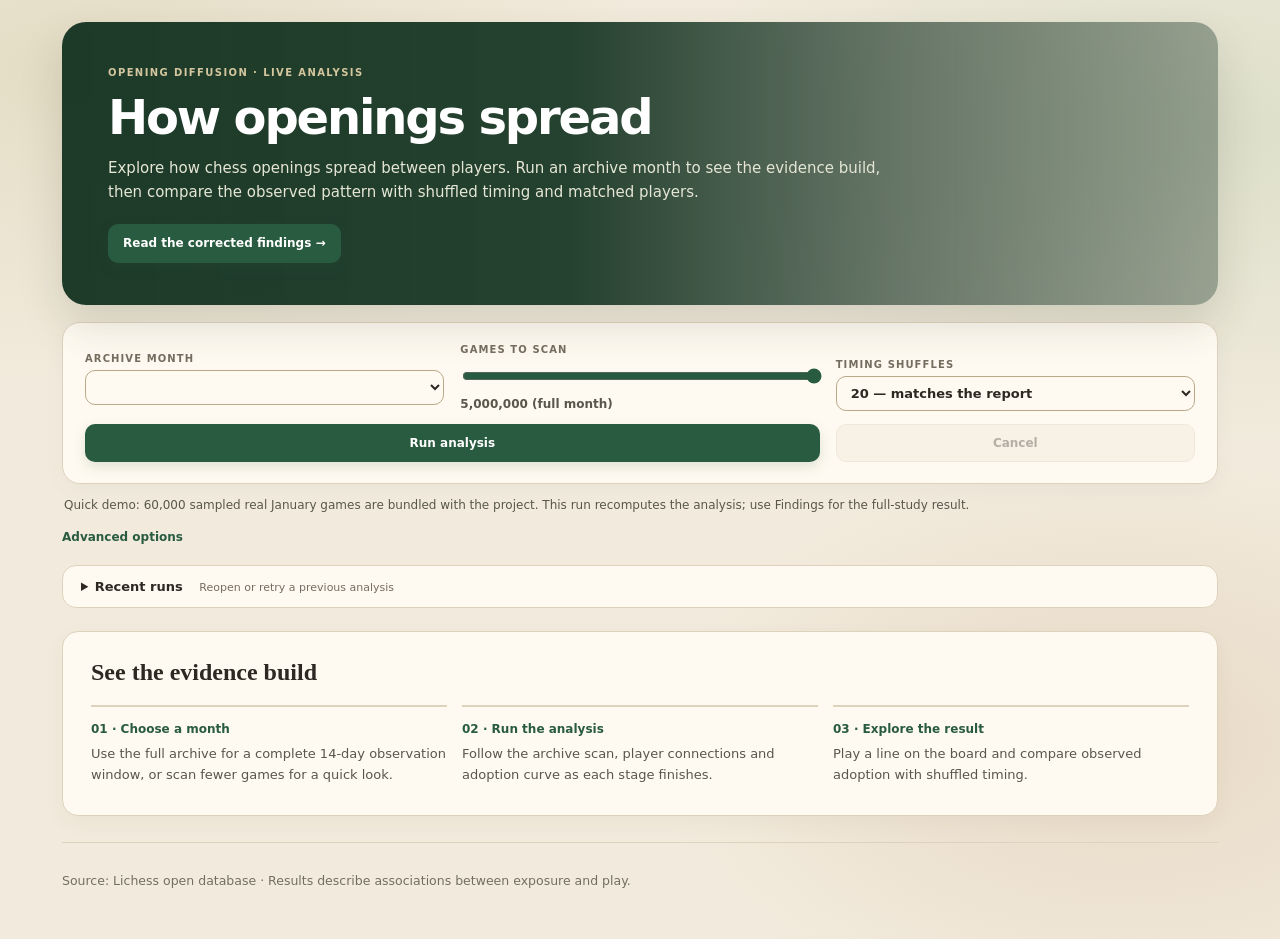
==== commit 22d8d2f5: "Add live classroom demo and presentation" ====
--- a/server/static/index.html
+++ b/server/static/index.html
@@ -4,6 +4,7 @@
 <meta charset="utf-8">
 <meta name="viewport" content="width=device-width, initial-scale=1">
 <title>Opening Lab · Live Analysis</title>
+<link rel="icon" href="/assets/favicon.svg" type="image/svg+xml">
 <style>
 :root{
   color-scheme: light dark;
@@ -538,6 +539,7 @@
 .controls { grid-template-columns: repeat(3,minmax(0,1fr)); }
 #run { grid-column: 1 / 3; }
 #stop { grid-column: 3; }
+.demo-note { margin: -5px 2px 16px; color: var(--ink-2); font-size: 12px; }
 .advanced-options { margin: -3px 0 18px; color: var(--ink-2); font-size: 12px; }
 .advanced-options summary { display: inline-block; cursor: pointer; color: var(--s-blue); font-weight: 700; }
 .advanced-options[open] { padding: 11px 14px 13px; background: var(--surface); border: 1px solid var(--rule); border-radius: 9px; }
@@ -586,6 +588,7 @@
   <button id="run">Run analysis</button>
   <button id="stop" class="ghost" disabled>Cancel</button>
 </div>
+<p class="demo-note" id="demoNote">Quick demo: 60,000 sampled real January games are bundled with the project. This run recomputes the analysis; use Findings for the full-study result.</p>
 <details class="advanced-options">
   <summary>Advanced options</summary>
   <label class="toggle" for="refresh">
@@ -733,7 +736,7 @@
 (function(){
 "use strict";
 var NS="http://www.w3.org/2000/svg";
-var es=null, runId=null, started=0, streamWarned=false;
+var es=null, runId=null, started=0, streamWarned=false, runMonth=null;
 var $=function(id){return document.getElementById(id);};
 var fmt=function(n){return (n==null?"—":Number(n).toLocaleString("en-US"));};
 var pct=function(x,d){return (x*100).toFixed(d==null?1:d)+"%";};
@@ -747,6 +750,7 @@
 /* ---------- controls ---------- */
 var capEl=$("cap"), capVal=$("capVal");
 capEl.addEventListener("input",function(){
+  if($("month").value==="demo-2016-01")return;
   capVal.textContent=Number(capEl.value).toLocaleString("en-US")+
     (capEl.value>=capEl.max?" (full month)":"");
 });
@@ -757,12 +761,20 @@
   d.months.forEach(function(m,i){
     var o=document.createElement("option");
     o.value=m.id; o.textContent=m.label;
-    if(m.id==="2016-01") o.selected=true;
+    if(m.id==="demo-2016-01") o.selected=true;
     sel.appendChild(o);
   });
   function updateMonthMeta(){
     var m=d.months.find(function(x){return x.id===sel.value;});
     $("monthMeta").textContent=m?m.mb+" MB · "+m.games+" games":"";
+    var demo=sel.value==="demo-2016-01";
+    capEl.disabled=demo;
+    capVal.textContent=demo?"60,000 sampled real games":
+      Number(capEl.value).toLocaleString("en-US")+
+      (Number(capEl.value)>=Number(capEl.max)?" (full month)":"");
+    $("refresh").disabled=demo;
+    if(demo){$("refresh").checked=false;$("reps").value="1";}
+    $("demoNote").hidden=!demo;
   }
   sel.addEventListener("change",updateMonthMeta);
   updateMonthMeta();
@@ -1504,8 +1516,9 @@
 function handle(e){
   switch(e.kind){
     case "init":
+      runMonth=e.month;
       buildRail(e.stages);
-      logLine(e.t,"Run started · month "+e.month+
+      logLine(e.t,"Run started · "+(e.month==="demo-2016-01"?"classroom sample":"month "+e.month)+
         (e.max_games?(" · cap "+fmt(e.max_games)+" games"):" · full month"),"hl");
       break;
     case "log": if(e.level!=="trace")logLine(e.t,e.msg,e.level); break;
@@ -1590,6 +1603,12 @@
     case "verdict": showVerdict(e); break;
     case "done":
       $("run").disabled=false; $("stop").disabled=true;
+      if(!e.ok){
+        $("verdict").classList.add("on");
+        $("vClaim").textContent=e.cancelled?"Run cancelled.":e.interrupted?
+          "Run interrupted. Choose Retry in Recent runs.":
+          "Run stopped before results were available. Choose Retry in Recent runs.";
+      }
       if(e.ok) logLine(e.t,"Done in "+e.seconds+"s.","ok");
       else if(e.cancelled) logLine(e.t,"Run cancelled.","warn");
       else if(e.interrupted) logLine(e.t,"Run interrupted. Choose Retry in Recent runs to restart from the cached slice.","warn");
@@ -1608,6 +1627,7 @@
   if(v.separated_at_fixed_k!=null) bits.push(["fixed-k separation",v.separated_at_fixed_k?"yes":"no"]);
   var m=window.__matched;
   if(m&&m.n_pairs) bits.push(["matched diff",(m.difference*100).toFixed(2)+" pp"]);
+  if(runMonth==="demo-2016-01")bits.push(["sample","60,000 real games / exploratory"]);
   bits.forEach(function(b){
     var s=document.createElement("span");
     s.innerHTML=b[0]+" <b>"+b[1]+"</b>"; ev.appendChild(s);
@@ -1623,18 +1643,25 @@
       var wrap=document.createElement("div"); wrap.className="history-list";
       d.runs.forEach(function(r){
         var b=document.createElement("button"); b.type="button";
+        b.dataset.runId=r.id;
+        b.dataset.month=r.month;
+        b.dataset.reps=r.null_reps;
+        b.dataset.maxGames=r.max_games||"";
         b.setAttribute("aria-current",r.id===runId?"true":"false");
-        b.textContent=r.month+" · "+r.status;
+        var monthOption=Array.from($("month").options).find(function(o){return o.value===r.month;});
+        var monthLabel=monthOption?monthOption.textContent:r.month;
+        b.textContent=monthLabel+" · "+r.status;
         var sm=document.createElement("small");
         sm.textContent=new Date(r.started*1000).toLocaleString()+" · "+
-          (r.max_games?fmt(r.max_games)+" scanned cap":"full month")+
+          (r.month==="demo-2016-01"?"60,000-game sample":
+            (r.max_games?fmt(r.max_games)+" scanned cap":"full month"))+
           " · "+r.null_reps+" shuffles";
         b.appendChild(sm);
         b.addEventListener("click",function(){attachRun(r.id);});
         wrap.appendChild(b);
         if(r.status==="interrupted"||r.status==="failed"){
           var retry=document.createElement("button");retry.type="button";
-          retry.textContent="Retry "+r.month;
+          retry.textContent="Retry "+monthLabel;
           retry.addEventListener("click",function(){
             fetch("/api/resume?run="+encodeURIComponent(r.id),{method:"POST"})
               .then(function(res){return res.json();}).then(function(data){
@@ -1648,13 +1675,28 @@
       list.appendChild(wrap);
       if(restore){
         var saved=localStorage.getItem("sna:lastRun");
-        if(saved&&d.runs.some(function(r){return r.id===saved;}))attachRun(saved);
+        var chosen=d.runs.find(function(r){return r.id===saved&&(r.status==="running"||r.status==="completed");})||
+          d.runs.find(function(r){return r.status==="completed";});
+        if(chosen)attachRun(chosen.id);
       }
     }).catch(function(){$("runHistory").textContent="Recent runs are unavailable right now.";});
 }
 function attachRun(id){
   if(es)es.close();
   runId=id; streamWarned=false;
+  var savedButton=document.querySelector('#runHistory button[data-run-id="'+id+'"]');
+  if(savedButton){
+    $("month").value=savedButton.dataset.month;
+    $("month").dispatchEvent(new Event("change"));
+    $("reps").value=savedButton.dataset.reps;
+    if(savedButton.dataset.maxGames){
+      $("cap").value=savedButton.dataset.maxGames;
+      $("cap").dispatchEvent(new Event("input"));
+    }
+  }
+  document.querySelectorAll("#runHistory button[data-run-id]").forEach(function(b){
+    b.setAttribute("aria-current",b.dataset.runId===id?"true":"false");
+  });
   document.body.classList.add("has-run");
   $("runMessage").hidden=true;
   localStorage.setItem("sna:lastRun",id);
@@ -1686,7 +1728,7 @@
   fetch("/api/run",{method:"POST",headers:{"Content-Type":"application/json"},
     body:JSON.stringify({
       month:$("month").value,
-      max_games:Number(capEl.value)>=Number(capEl.max)?null:Number(capEl.value),
+      max_games:$("month").value==="demo-2016-01"||Number(capEl.value)>=Number(capEl.max)?null:Number(capEl.value),
       null_reps:Number($("reps").value),
       window_days:14,
       refresh:$("refresh").checked
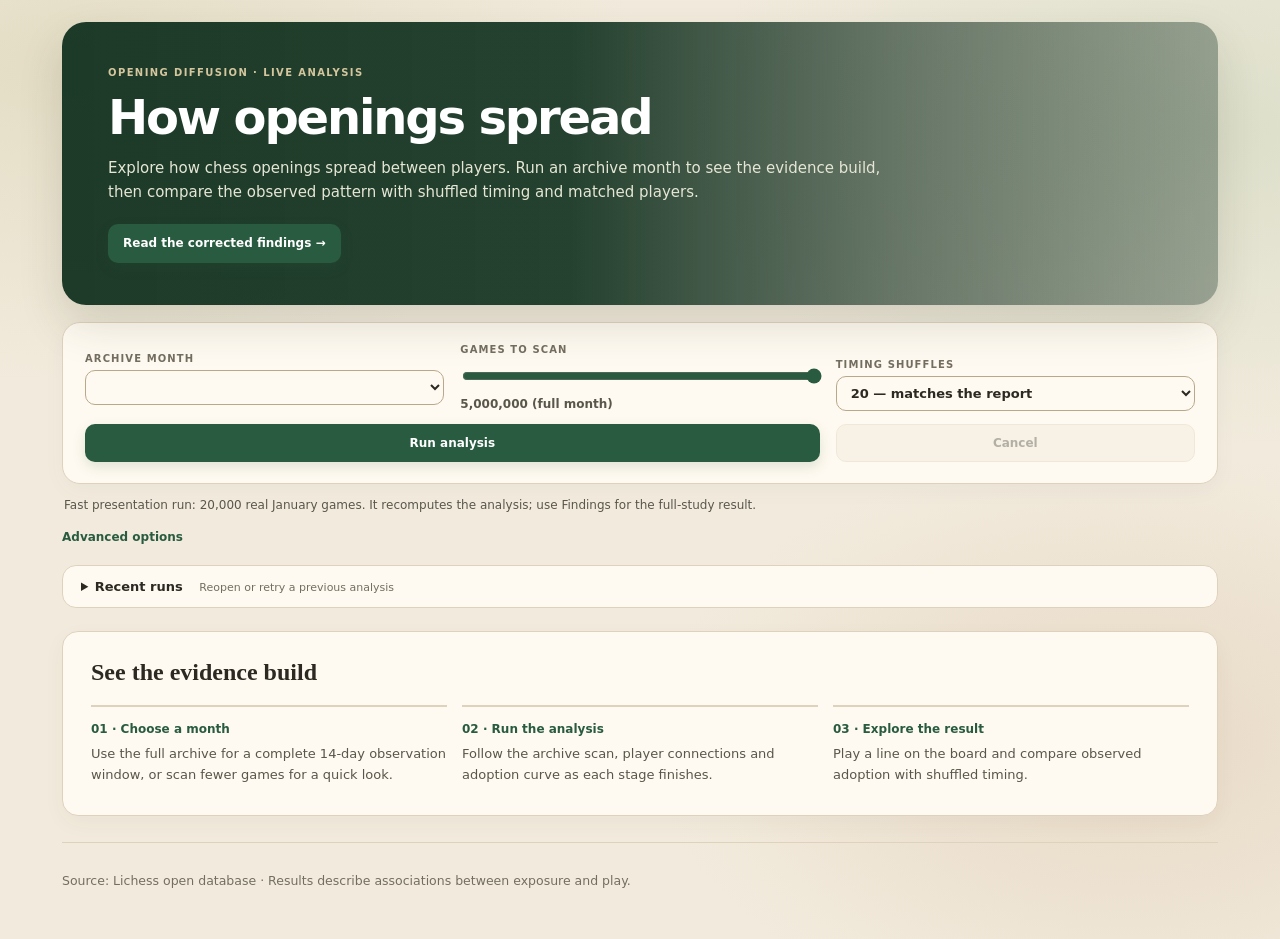
==== commit 51893d8d: "Add faster presentation run and guided board example" ====
--- a/server/static/index.html
+++ b/server/static/index.html
@@ -264,7 +264,7 @@
 .lo-sub{margin:10px 0 0;font-size:10.5px;color:var(--muted);line-height:1.7}
 .openlist-row{display:flex;flex-wrap:wrap;gap:6px;max-height:none;overflow:visible}
 .openlist-row li{border:1px solid var(--rule);padding:5px 10px;font-size:11.5px;font-family:var(--mono)}
-.boardctl{display:flex;align-items:center;gap:8px;margin-top:10px}
+.boardctl{display:flex;align-items:center;gap:8px;margin-top:10px;flex-wrap:wrap}
 .movetext{font-size:12px;color:var(--ink);flex:1;min-width:0;letter-spacing:.01em;
   overflow:hidden;text-overflow:ellipsis;white-space:nowrap}
 button.mini{background:var(--surface-2);color:var(--ink-2);
@@ -588,7 +588,7 @@
   <button id="run">Run analysis</button>
   <button id="stop" class="ghost" disabled>Cancel</button>
 </div>
-<p class="demo-note" id="demoNote">Quick demo: 60,000 sampled real January games are bundled with the project. This run recomputes the analysis; use Findings for the full-study result.</p>
+<p class="demo-note" id="demoNote">Fast presentation run: 20,000 real January games. It recomputes the analysis; use Findings for the full-study result.</p>
 <details class="advanced-options">
   <summary>Advanced options</summary>
   <label class="toggle" for="refresh">
@@ -650,8 +650,7 @@
     <div class="panel" id="openPanel">
       <div class="phead">
         <div><h2>Play it out — the board is live</h2>
-          <p class="hint" id="openHint">Two players alternate moves. Every move is matched
-            against the archive and the numbers below update.</p></div>
+          <p class="hint" id="openHint">Click a piece, then a highlighted square. Try White's e2 pawn to e4, then Black's c7 pawn to c5. The opening details update after each move.</p></div>
         <span class="turnchip" id="turnChip">White to move</span>
       </div>
       <div class="bd boardrow">
@@ -662,6 +661,7 @@
             <button class="mini" id="bUndo">Undo</button>
             <button class="mini" id="bReset">Reset</button>
             <button class="mini" id="bPlay">Replay line</button>
+            <button class="mini" id="bTry">Try e4 c5</button>
           </div>
           <p class="movetext mono" id="moveText">Start position — White to move.</p>
         </div>
@@ -735,6 +735,9 @@
 <script>
 (function(){
 "use strict";
+/* Presentation map: Run posts to /api/run, attachRun listens to /api/stream,
+   handle paints each stage, and board moves post to /api/board. The analysis
+   lives in Python; this file renders the live results and interactions. */
 var NS="http://www.w3.org/2000/svg";
 var es=null, runId=null, started=0, streamWarned=false, runMonth=null;
 var $=function(id){return document.getElementById(id);};
@@ -750,7 +753,7 @@
 /* ---------- controls ---------- */
 var capEl=$("cap"), capVal=$("capVal");
 capEl.addEventListener("input",function(){
-  if($("month").value==="demo-2016-01")return;
+  if($("month").value.startsWith("demo-"))return;
   capVal.textContent=Number(capEl.value).toLocaleString("en-US")+
     (capEl.value>=capEl.max?" (full month)":"");
 });
@@ -761,20 +764,23 @@
   d.months.forEach(function(m,i){
     var o=document.createElement("option");
     o.value=m.id; o.textContent=m.label;
-    if(m.id==="demo-2016-01") o.selected=true;
+    if(m.id==="demo-fast-2016-01") o.selected=true;
     sel.appendChild(o);
   });
   function updateMonthMeta(){
     var m=d.months.find(function(x){return x.id===sel.value;});
     $("monthMeta").textContent=m?m.mb+" MB · "+m.games+" games":"";
-    var demo=sel.value==="demo-2016-01";
+    var demo=sel.value.startsWith("demo-");
     capEl.disabled=demo;
-    capVal.textContent=demo?"60,000 sampled real games":
+    capVal.textContent=demo?m.games+" games":
       Number(capEl.value).toLocaleString("en-US")+
       (Number(capEl.value)>=Number(capEl.max)?" (full month)":"");
     $("refresh").disabled=demo;
     if(demo){$("refresh").checked=false;$("reps").value="1";}
     $("demoNote").hidden=!demo;
+    if(demo) $("demoNote").textContent=sel.value==="demo-fast-2016-01"
+      ? "Fast presentation run: 20,000 real January games. It recomputes the analysis; use Findings for the full-study result."
+      : "Detailed demo: 60,000 real January games. It recomputes the analysis; use Findings for the full-study result.";
   }
   sel.addEventListener("change",updateMonthMeta);
   updateMonthMeta();
@@ -1253,13 +1259,13 @@
     });
     ol.appendChild(li);
   });
-  $("openHint").textContent="Two players alternate moves on the board. Every move is "+
-    "matched against the "+fmt(GAME.openings.length)+" most common lines in this slice.";
+  $("openHint").textContent="Click a piece, then a highlighted square. Try e2 to e4, then c7 to c5; or click an opening below to replay it. Moves are compared with the selected games.";
 }
 
 $("bReset").addEventListener("click",resetBoard);
 $("bUndo").addEventListener("click",undoMove);
 $("bPlay").addEventListener("click",function(){ replayLine(GAME.lineSans||[]); });
+$("bTry").addEventListener("click",function(){ GAME.lineSans=["e4","c5"]; replayLine(GAME.lineSans); });
 
 // Track the previous position so the "last move" highlight works on human moves.
 (function(){
@@ -1514,11 +1520,13 @@
 }
 
 function handle(e){
+  /* Every event is a small JSON snapshot from runner.py. The kind selects the
+     matching panel, so the page can update while the worker is still running. */
   switch(e.kind){
     case "init":
       runMonth=e.month;
       buildRail(e.stages);
-      logLine(e.t,"Run started · "+(e.month==="demo-2016-01"?"classroom sample":"month "+e.month)+
+      logLine(e.t,"Run started · "+(e.month.startsWith("demo-")?"classroom sample":"month "+e.month)+
         (e.max_games?(" · cap "+fmt(e.max_games)+" games"):" · full month"),"hl");
       break;
     case "log": if(e.level!=="trace")logLine(e.t,e.msg,e.level); break;
@@ -1627,7 +1635,7 @@
   if(v.separated_at_fixed_k!=null) bits.push(["fixed-k separation",v.separated_at_fixed_k?"yes":"no"]);
   var m=window.__matched;
   if(m&&m.n_pairs) bits.push(["matched diff",(m.difference*100).toFixed(2)+" pp"]);
-  if(runMonth==="demo-2016-01")bits.push(["sample","60,000 real games / exploratory"]);
+  if(runMonth&&runMonth.startsWith("demo-"))bits.push(["sample",(runMonth==="demo-fast-2016-01"?"20,000":"60,000")+" real games / exploratory"]);
   bits.forEach(function(b){
     var s=document.createElement("span");
     s.innerHTML=b[0]+" <b>"+b[1]+"</b>"; ev.appendChild(s);
@@ -1653,7 +1661,7 @@
         b.textContent=monthLabel+" · "+r.status;
         var sm=document.createElement("small");
         sm.textContent=new Date(r.started*1000).toLocaleString()+" · "+
-          (r.month==="demo-2016-01"?"60,000-game sample":
+          (r.month.startsWith("demo-")?(r.month==="demo-fast-2016-01"?"20,000":"60,000")+"-game sample":
             (r.max_games?fmt(r.max_games)+" scanned cap":"full month"))+
           " · "+r.null_reps+" shuffles";
         b.appendChild(sm);
@@ -1682,6 +1690,8 @@
     }).catch(function(){$("runHistory").textContent="Recent runs are unavailable right now.";});
 }
 function attachRun(id){
+  /* Replaying a saved run uses the same stream as a fresh run. This is why a
+     browser refresh does not erase the readings collected in the demo. */
   if(es)es.close();
   runId=id; streamWarned=false;
   var savedButton=document.querySelector('#runHistory button[data-run-id="'+id+'"]');
@@ -1728,7 +1738,7 @@
   fetch("/api/run",{method:"POST",headers:{"Content-Type":"application/json"},
     body:JSON.stringify({
       month:$("month").value,
-      max_games:$("month").value==="demo-2016-01"||Number(capEl.value)>=Number(capEl.max)?null:Number(capEl.value),
+      max_games:$("month").value.startsWith("demo-")||Number(capEl.value)>=Number(capEl.max)?null:Number(capEl.value),
       null_reps:Number($("reps").value),
       window_days:14,
       refresh:$("refresh").checked
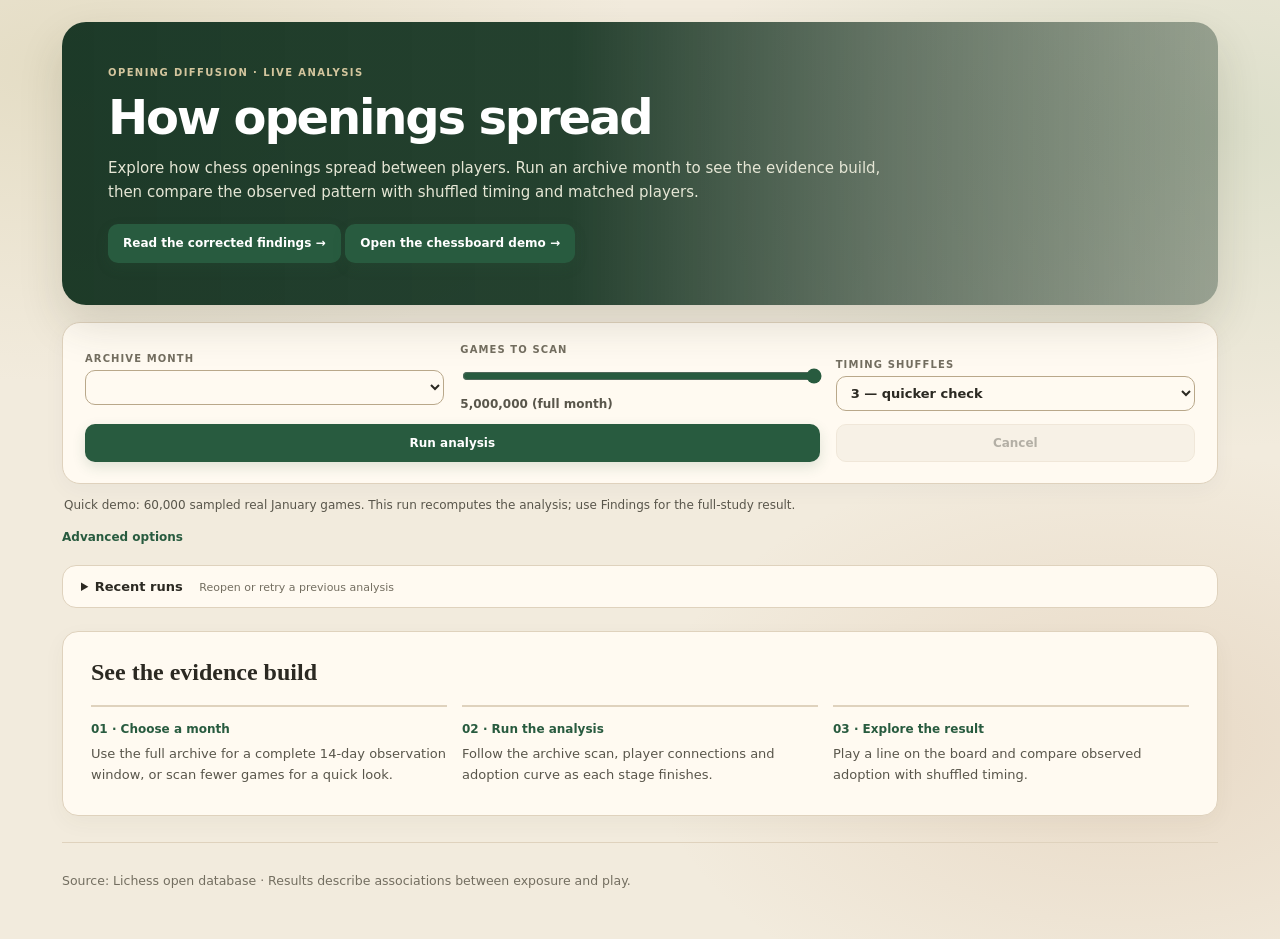
==== commit 4770516d: "Add fast live runs and board-only demo" ====
--- a/server/static/index.html
+++ b/server/static/index.html
@@ -540,6 +540,19 @@
 #run { grid-column: 1 / 3; }
 #stop { grid-column: 3; }
 .demo-note { margin: -5px 2px 16px; color: var(--ink-2); font-size: 12px; }
+.board-mode-intro{display:none;margin:20px 0;padding:20px 24px;background:var(--surface);border:1px solid var(--rule);border-radius:14px}
+.board-mode-intro h2{margin:0 0 6px;font:700 22px var(--display)}
+.board-mode-intro p{margin:0 0 10px;color:var(--ink-2)}
+body.board-mode .board-mode-intro{display:block}
+body.board-mode .controls,body.board-mode .demo-note,body.board-mode .advanced-options,
+body.board-mode .history,body.board-mode .run-message,body.board-mode .start-guide,
+body.board-mode .rail,body.board-mode .metrics,body.board-mode .verdict{display:none}
+body.board-mode .grid{display:block}
+body.board-mode .grid>div:first-child>.panel:not(#openPanel),body.board-mode .grid>div:nth-child(2){display:none}
+body.board-mode #openPanel{max-width:980px;margin:20px auto}
+body.board-mode .boardwrap{flex-basis:300px}
+body.board-mode #board{width:300px;height:300px;max-width:100%}
+body.board-mode .findings-link.board-demo-link{display:none}
 .advanced-options { margin: -3px 0 18px; color: var(--ink-2); font-size: 12px; }
 .advanced-options summary { display: inline-block; cursor: pointer; color: var(--s-blue); font-weight: 700; }
 .advanced-options[open] { padding: 11px 14px 13px; background: var(--surface); border: 1px solid var(--rule); border-radius: 9px; }
@@ -560,7 +573,16 @@
     evidence build, then compare the observed pattern with shuffled timing and matched players.
   </p>
   <a class="findings-link" href="/findings">Read the corrected findings →</a>
+  <a class="findings-link board-demo-link" href="/board-demo">Open the chessboard demo →</a>
 </header>
+
+<section class="board-mode-intro" id="boardIntro" hidden>
+  <h2>Move the pieces and inspect real games</h2>
+  <p>Click a piece and a highlighted destination, or press <b>Try e4 c5</b>. The board checks legal moves and looks up the opening in the bundled January sample.</p>
+  <p>Each move queries recorded games; it does not change the historical data or rerun the full statistical pipeline.</p>
+  <p id="boardDemoStatus">Loading the bundled games…</p>
+  <a href="/">Open the full analysis console</a>
+</section>
 
 <div class="controls">
   <div class="ctl">
@@ -578,19 +600,23 @@
     <select id="reps">
       <option value="1">1 — quick look only</option>
       <option value="2">2</option>
-      <option value="3">3 — quicker check</option>
+      <option value="3" selected>3 — quicker check</option>
       <option value="5">5</option>
       <option value="10">10</option>
-      <option value="20" selected>20 — matches the report</option>
+      <option value="20">20 — matches the report</option>
     </select>
   </div>
 
   <button id="run">Run analysis</button>
   <button id="stop" class="ghost" disabled>Cancel</button>
 </div>
-<p class="demo-note" id="demoNote">Fast presentation run: 20,000 real January games. It recomputes the analysis; use Findings for the full-study result.</p>
+<p class="demo-note" id="demoNote">Quick demo: 60,000 sampled real January games. This run recomputes the analysis; use Findings for the full-study result.</p>
 <details class="advanced-options">
   <summary>Advanced options</summary>
+  <label class="toggle" for="predictModel">
+    <input type="checkbox" id="predictModel">
+    <span class="sw" aria-hidden="true"></span><span>Run prediction model (slower)</span>
+  </label>
   <label class="toggle" for="refresh">
     <input type="checkbox" id="refresh">
     <span class="sw" aria-hidden="true"></span><span>Force re-download the archive</span>
@@ -739,6 +765,7 @@
    handle paints each stage, and board moves post to /api/board. The analysis
    lives in Python; this file renders the live results and interactions. */
 var NS="http://www.w3.org/2000/svg";
+var BOARD_MODE=location.pathname==="/board-demo";
 var es=null, runId=null, started=0, streamWarned=false, runMonth=null;
 var $=function(id){return document.getElementById(id);};
 var fmt=function(n){return (n==null?"—":Number(n).toLocaleString("en-US"));};
@@ -761,10 +788,11 @@
 
 fetch("/api/months").then(function(r){return r.json();}).then(function(d){
   var sel=$("month");
+  var previousWasDemo=false;
   d.months.forEach(function(m,i){
     var o=document.createElement("option");
     o.value=m.id; o.textContent=m.label;
-    if(m.id==="demo-fast-2016-01") o.selected=true;
+    if(m.id==="demo-2016-01") o.selected=true;
     sel.appendChild(o);
   });
   function updateMonthMeta(){
@@ -777,6 +805,8 @@
       (Number(capEl.value)>=Number(capEl.max)?" (full month)":"");
     $("refresh").disabled=demo;
     if(demo){$("refresh").checked=false;$("reps").value="1";}
+    else if(previousWasDemo) $("reps").value="3";
+    previousWasDemo=demo;
     $("demoNote").hidden=!demo;
     if(demo) $("demoNote").textContent=sel.value==="demo-fast-2016-01"
       ? "Fast presentation run: 20,000 real January games. It recomputes the analysis; use Findings for the full-study result."
@@ -785,7 +815,7 @@
   sel.addEventListener("change",updateMonthMeta);
   updateMonthMeta();
   buildRail(d.stages);
-  refreshHistory(true);
+  if(!BOARD_MODE) refreshHistory(true);
 }).catch(function(){ $("runHistory").textContent="Could not load server options."; });
 
 function buildRail(stages){
@@ -1157,7 +1187,7 @@
   var stats=$("loStats");
   if(!hasData){
     $("loEco").textContent="—";
-    $("loName").textContent="Run analysis first, then each move is compared with the selected games.";
+    $("loName").textContent="Open the board demo or run an analysis to compare moves with real games.";
     stats.textContent=""; $("loVars").textContent=""; return;
   }
   if(!o){
@@ -1277,6 +1307,22 @@
 })();
 
 resetBoard();
+if(BOARD_MODE) initBoardDemo();
+
+function initBoardDemo(){
+  document.body.classList.add("has-run","board-mode");
+  $("boardIntro").hidden=false;
+  document.querySelector("header .eyebrow").textContent="Opening explorer · board demonstration";
+  document.querySelector("header h1").textContent="Play an opening, see the evidence";
+  document.querySelector("header .sub").textContent="Move real chess pieces and see how the line appears in a fixed sample of Lichess games.";
+  runId="board-demo";
+  fetch("/api/board-demo").then(function(r){if(!r.ok)throw Error("board data unavailable");return r.json();})
+    .then(function(d){
+      showOpenings(d.openings);
+      $("boardDemoStatus").textContent=fmt(d.games)+" real games and "+fmt(d.players)+" players loaded. Move a piece to start.";
+      resetBoard();
+    }).catch(function(){ $("boardDemoStatus").textContent="Could not load the sample. Refresh the page or return to the analysis console."; });
+}
 
 /* ---------- live game ticker ---------- */
 function pushTicker(g){
@@ -1654,6 +1700,7 @@
         b.dataset.runId=r.id;
         b.dataset.month=r.month;
         b.dataset.reps=r.null_reps;
+        b.dataset.predict=r.predict!==false?"true":"false";
         b.dataset.maxGames=r.max_games||"";
         b.setAttribute("aria-current",r.id===runId?"true":"false");
         var monthOption=Array.from($("month").options).find(function(o){return o.value===r.month;});
@@ -1699,6 +1746,7 @@
     $("month").value=savedButton.dataset.month;
     $("month").dispatchEvent(new Event("change"));
     $("reps").value=savedButton.dataset.reps;
+    $("predictModel").checked=savedButton.dataset.predict==="true";
     if(savedButton.dataset.maxGames){
       $("cap").value=savedButton.dataset.maxGames;
       $("cap").dispatchEvent(new Event("input"));
@@ -1740,6 +1788,7 @@
       month:$("month").value,
       max_games:$("month").value.startsWith("demo-")||Number(capEl.value)>=Number(capEl.max)?null:Number(capEl.value),
       null_reps:Number($("reps").value),
+      predict:$("predictModel").checked,
       window_days:14,
       refresh:$("refresh").checked
     })}).then(function(r){return r.json();}).then(function(d){
